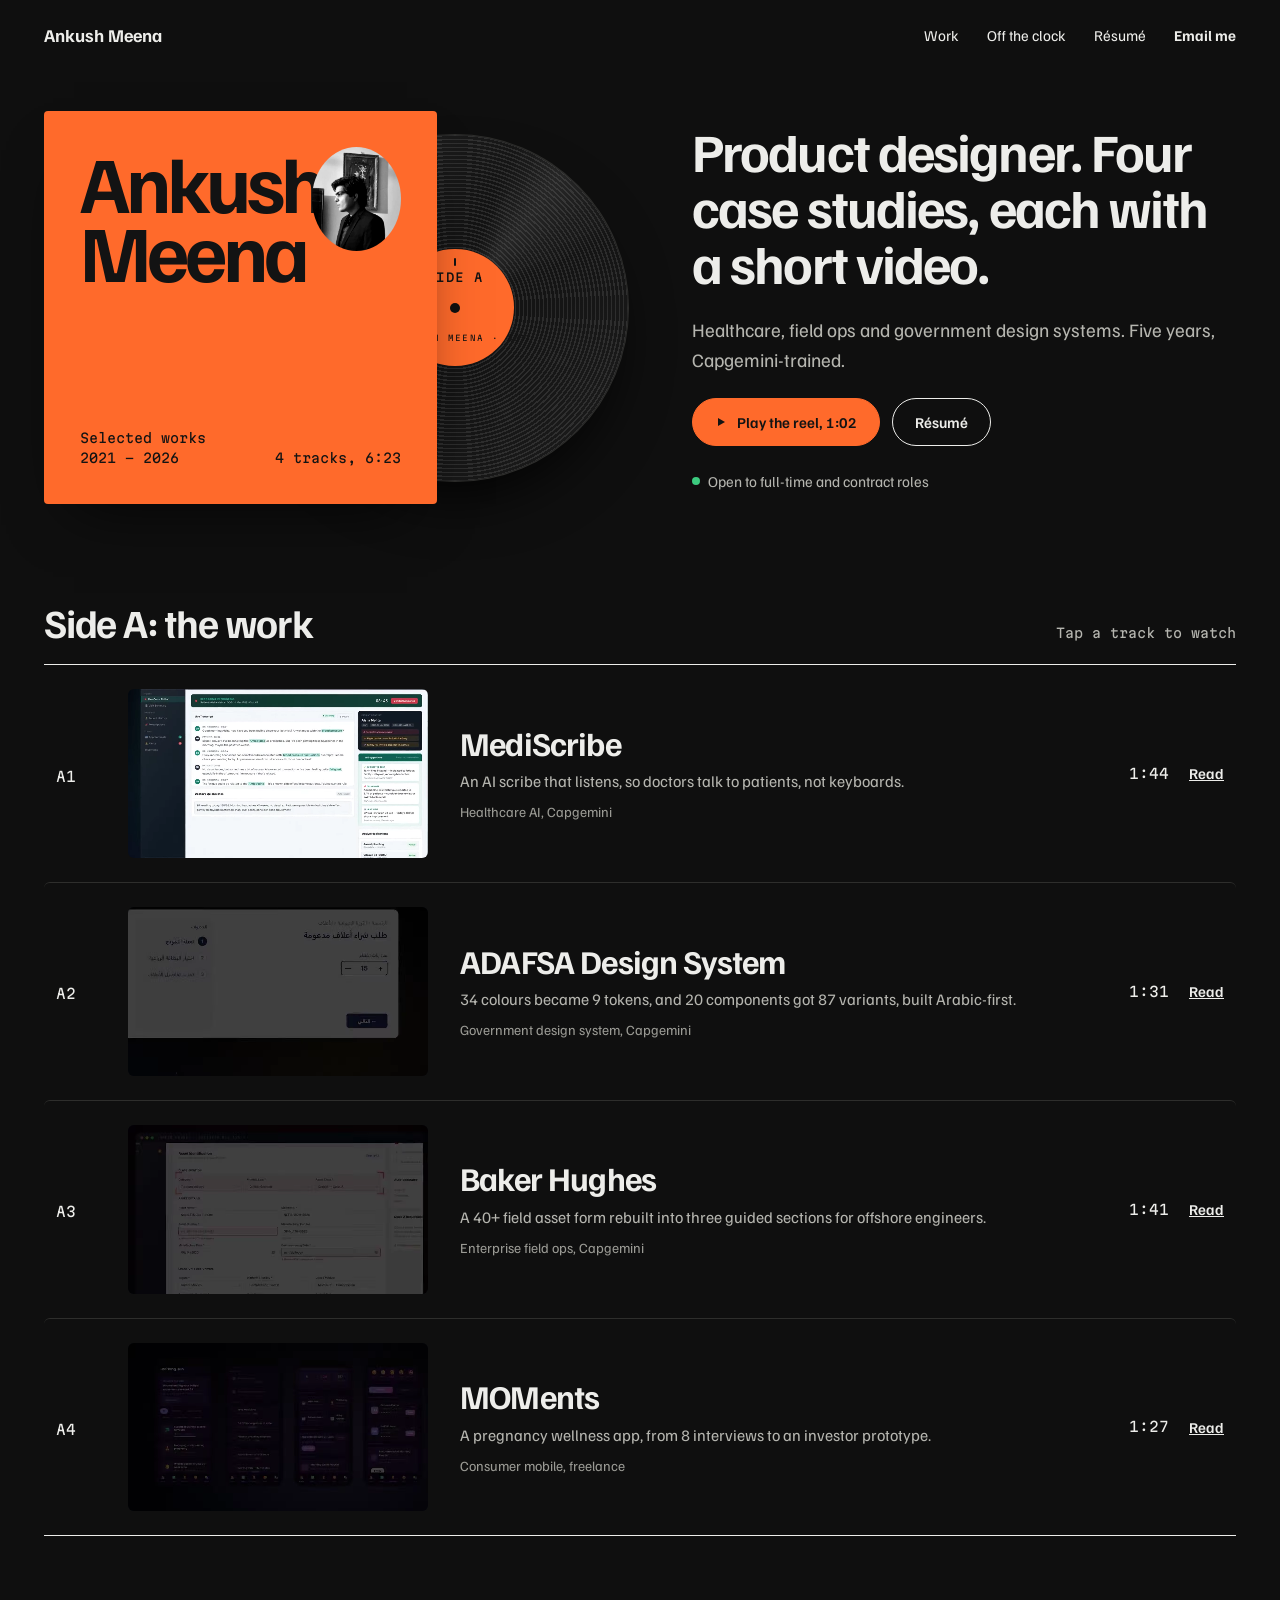
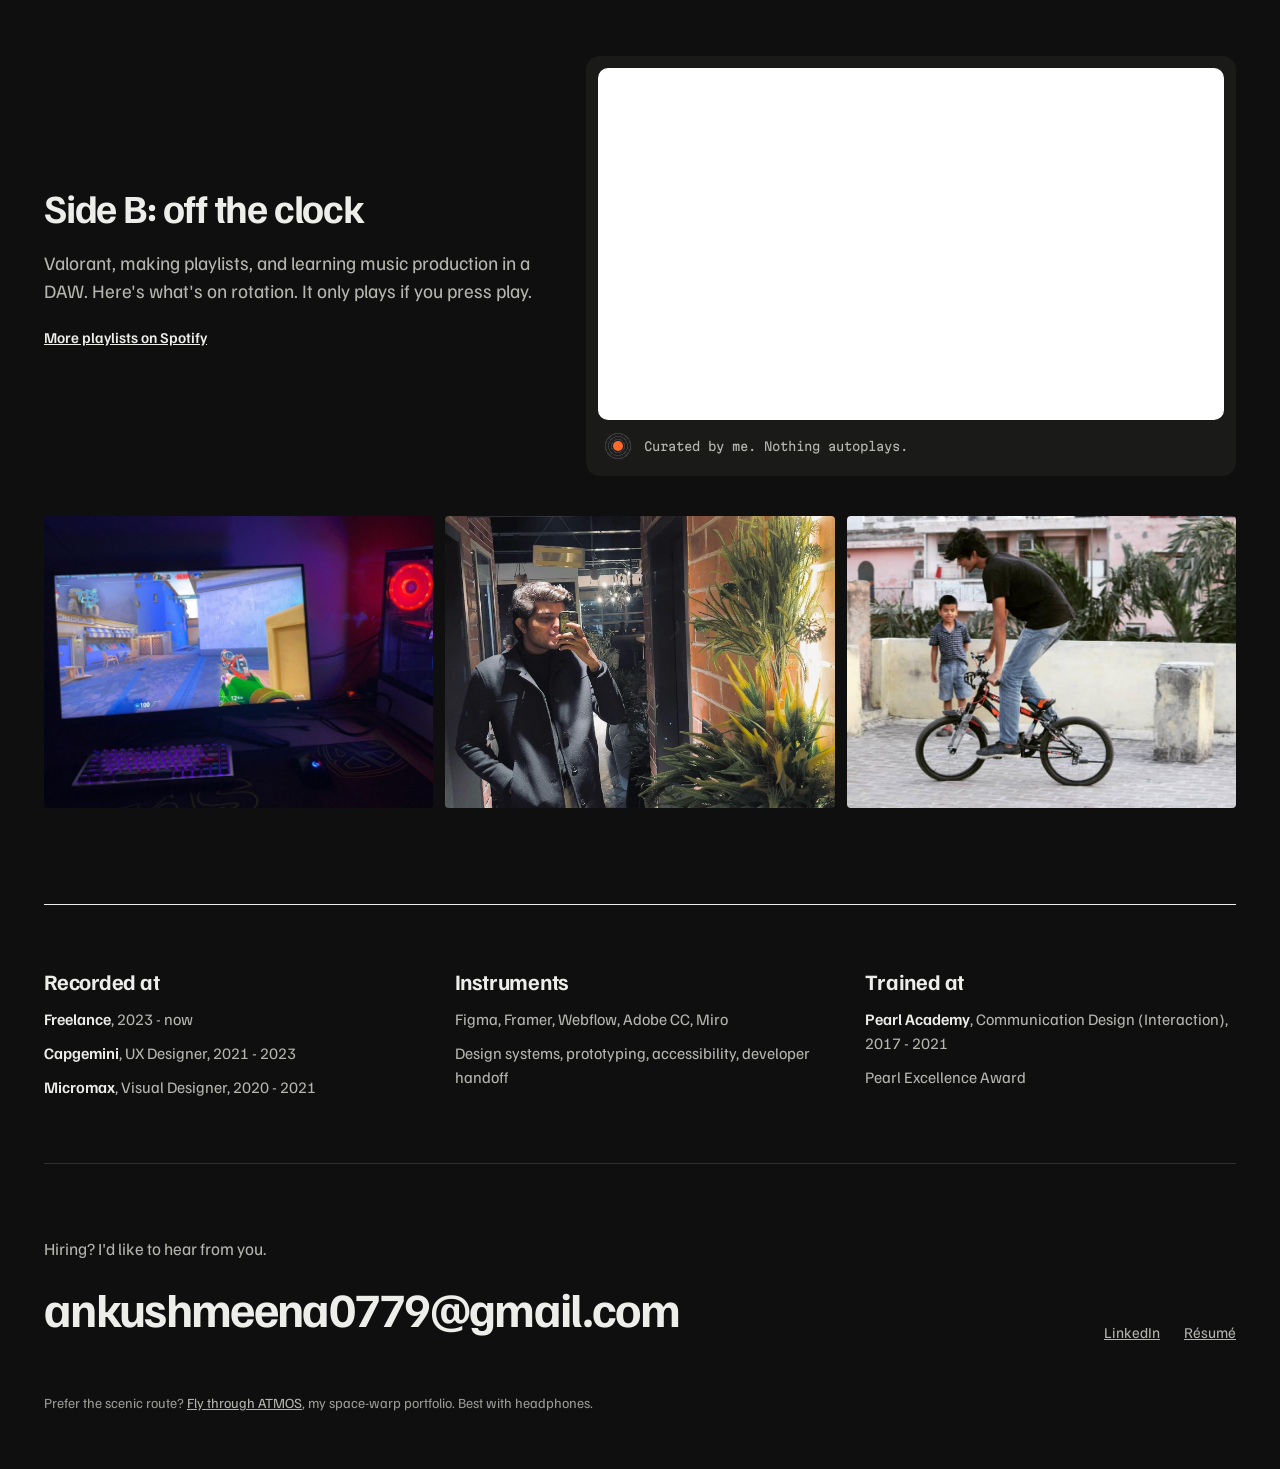
==== index.html @ ce21bb68 "Launch tracklist portfolio Homepage, four case studies with walkthrough videos, web résumé and PDF. " ====
<!doctype html>
<html lang="en">
<head>
<meta charset="utf-8">
<meta name="viewport" content="width=device-width, initial-scale=1, viewport-fit=cover">
<title>Ankush Meena, Product Designer</title>
<meta name="description" content="Product designer for healthcare, field ops and government design systems. Four case studies, each with a short video walkthrough.">
<meta name="theme-color" content="#0F0F0F">
<meta property="og:title" content="Ankush Meena, Product Designer">
<meta property="og:description" content="Four case studies, each with a short video. Healthcare, field ops and government design systems.">
<meta property="og:type" content="website">
<meta property="og:image" content="thumbnails/og.jpg">
<meta name="twitter:card" content="summary_large_image">
<link rel="icon" href="favicon.svg" type="image/svg+xml">
<link rel="preconnect" href="https://fonts.googleapis.com">
<link rel="preconnect" href="https://fonts.gstatic.com" crossorigin>
<link href="https://fonts.googleapis.com/css2?family=Familjen+Grotesk:wght@400;500;600;700&family=Martian+Mono:wght@400;500&display=swap" rel="stylesheet">
<style>
:root{
  --bg:#0F0F0F; --ink:#EDEDEA; --muted:#B5B5AF; --muted-2:#9A9A94; --line:#2E2E2C; --line-strong:#EDEDEA;
  --panel:#1A1A19; --hover:#1C1C1B; --accent:#FF6A2B; --on-accent:#131313; --ok:#3CCB7F;
  --ease:cubic-bezier(.16,1,.3,1);
  --sans:'Familjen Grotesk',system-ui,-apple-system,'Segoe UI',sans-serif;
  --mono:'Martian Mono',ui-monospace,'SFMono-Regular',Menlo,monospace;
  color-scheme:dark;
}
*,*::before,*::after{box-sizing:border-box}
html{-webkit-text-size-adjust:100%;scroll-behavior:smooth}
html,body{overflow-x:clip}
body{margin:0;background:var(--bg);color:var(--ink);font-family:var(--sans);font-size:17px;line-height:1.5;-webkit-font-smoothing:antialiased}
img,video{display:block;max-width:100%}
a{color:var(--ink)}
a:hover{color:#fff}
:focus-visible{outline:2px solid var(--accent);outline-offset:3px;border-radius:4px}
.wrap{max-width:1240px;margin:0 auto;padding:0 24px}
.mono{font-family:var(--mono)}
.skip{position:absolute;left:16px;top:-60px;background:var(--accent);color:var(--on-accent);padding:10px 14px;border-radius:999px;font-weight:600;z-index:10;text-decoration:none}
.skip:focus{top:12px}

/* nav */
.nav{display:flex;flex-wrap:wrap;justify-content:space-between;align-items:center;gap:12px 24px;padding:22px 0;font-size:15px}
.nav .brand{font-weight:700;font-size:18px;text-decoration:none}
.nav ul{display:flex;flex-wrap:wrap;gap:8px 28px;list-style:none;margin:0;padding:0}
.nav a{text-decoration:none}
.nav .strong{font-weight:700}

/* buttons */
.btn{display:inline-flex;align-items:center;gap:10px;min-height:48px;padding:0 22px;border-radius:999px;font:600 15px/1 var(--sans);text-decoration:none;cursor:pointer;border:1.5px solid var(--ink);background:transparent;color:var(--ink);transition:transform .2s var(--ease),background-color .2s ease}
.btn:active{transform:translateY(1px) scale(.98)}
.btn-accent{background:var(--accent);border-color:var(--accent);color:var(--on-accent)}
.btn-accent:hover{color:var(--on-accent);background:#FF7D45}
.btn svg{width:12px;height:12px;flex:none}

/* hero */
.hero{display:flex;flex-wrap:wrap;gap:56px 64px;align-items:center;padding:40px 0 72px}
.sleeve-wrap{flex:1 1 440px;max-width:620px;position:relative;padding-right:16%}
.vinyl{position:absolute;top:6%;bottom:6%;right:0;width:auto;aspect-ratio:1/1;border-radius:50%;
  background:conic-gradient(from 20deg,transparent 0deg,rgba(255,255,255,.08) 18deg,transparent 46deg,transparent 175deg,rgba(255,255,255,.045) 200deg,transparent 228deg),repeating-radial-gradient(circle at center,#2B2B2B 0 1.5px,#141414 1.5px 4px);
  box-shadow:0 0 0 1px var(--line),0 30px 60px -20px rgba(0,0,0,.9);display:flex;align-items:center;justify-content:center}
.vinyl::after{content:"";position:absolute;inset:0;border-radius:50%;background:linear-gradient(135deg,rgba(255,255,255,.07),transparent 40%,transparent 60%,rgba(255,255,255,.04))}
.vinyl .label{width:34%;aspect-ratio:1/1;border-radius:50%;background:var(--accent);display:flex;align-items:center;justify-content:center}
.vinyl .label{position:relative;color:var(--on-accent);font-family:var(--mono);text-transform:uppercase;letter-spacing:.08em}
.vinyl .label .hole{width:10px;height:10px;border-radius:50%;background:var(--bg)}
.vinyl .label .lab-t,.vinyl .label .lab-b{position:absolute;left:0;right:0;text-align:center;white-space:nowrap}
.vinyl .label .lab-t{top:16%;font-size:clamp(8px,1vw,12px);font-weight:500}
.vinyl .label .lab-b{bottom:18%;font-size:clamp(6px,.62vw,8px)}
.vinyl .label::before{content:"";position:absolute;top:8%;left:50%;width:2px;height:7%;margin-left:-1px;background:var(--on-accent);border-radius:2px}
.sleeve{position:relative;aspect-ratio:1/1;background:var(--accent);color:var(--on-accent);border-radius:4px;padding:clamp(20px,4vw,36px);display:flex;flex-direction:column;justify-content:space-between;box-shadow:0 30px 60px -30px rgba(0,0,0,.8)}
.sleeve-top{display:flex;justify-content:space-between;align-items:flex-start;gap:16px}
.sleeve-name{min-width:0;font-size:clamp(46px,6.6vw,80px);line-height:.86;letter-spacing:-.05em;font-weight:700}
.sleeve img{flex:none;width:clamp(60px,7vw,96px);aspect-ratio:1/1;border-radius:50%;object-fit:cover;filter:grayscale(1) contrast(1.1)}
.sleeve-foot{display:flex;justify-content:space-between;align-items:flex-end;gap:16px;font-family:var(--mono);font-size:13px;line-height:1.5}
.hero-copy{flex:1 1 400px;min-width:0;display:flex;flex-direction:column;gap:24px}
.hero h1{margin:0;font-size:clamp(36px,4.4vw,54px);line-height:1.04;letter-spacing:-.035em;font-weight:700}
.hero p{margin:0;font-size:19px;line-height:1.55;color:var(--muted);max-width:30em}
.actions{display:flex;flex-wrap:wrap;gap:12px}
.status{display:inline-flex;align-items:center;gap:8px;font-size:15px;color:var(--muted)}
.status::before{content:"";width:8px;height:8px;border-radius:50%;background:var(--ok)}

/* section heads */
.sec-head{display:flex;flex-wrap:wrap;justify-content:space-between;align-items:baseline;gap:8px 16px;margin-bottom:20px}
h2{margin:0;font-size:clamp(30px,3.2vw,40px);letter-spacing:-.03em;font-weight:700;line-height:1.1}
.hint{font-family:var(--mono);font-size:13px;color:var(--muted)}

/* tracks */
#work{padding:24px 0 96px}
.tracks{list-style:none;margin:0;padding:0;border-top:1.5px solid var(--line-strong);border-bottom:1.5px solid var(--line-strong)}
.track{display:grid;grid-template-columns:40px minmax(220px,300px) minmax(0,1fr) auto;align-items:center;gap:20px 32px;padding:24px 12px;border-radius:6px;transition:background-color .25s ease,transform .25s var(--ease)}
.track+.track{border-top:1px solid var(--line)}
.track:hover{background:var(--hover);transform:translateY(-2px)}
.num{font-family:var(--mono);font-size:14px;position:relative;height:16px}
.eq{position:absolute;left:0;top:1px;display:inline-flex;align-items:flex-end;gap:2px;height:14px;opacity:0;transition:opacity .2s}
.eq i{display:block;width:3px;height:14px;background:var(--accent);transform-origin:bottom;transform:scaleY(.3)}
.track:hover .eq,.track:focus-within .eq{opacity:1}
.track:hover .eq i,.track:focus-within .eq i{animation:eq .8s ease-in-out infinite}
.eq i:nth-child(2){animation-delay:.2s!important}.eq i:nth-child(3){animation-delay:.4s!important}
.track:hover .code,.track:focus-within .code{opacity:0}
.thumb-btn{position:relative;display:block;width:100%;aspect-ratio:16/9;border:0;padding:0;border-radius:6px;overflow:hidden;background:#0A0C14;cursor:pointer}
.thumb-btn video,.thumb-btn img{width:100%;height:100%;object-fit:cover;transition:scale .6s var(--ease),filter .6s ease}
.track:hover .thumb-btn video{scale:1.06;filter:saturate(1.15)}
.thumb-btn .play{position:absolute;left:12px;bottom:12px;width:40px;height:40px;border-radius:50%;background:var(--accent);color:var(--on-accent);display:flex;align-items:center;justify-content:center;opacity:0;transform:translateY(6px);transition:opacity .25s,transform .25s var(--ease)}
.thumb-btn .play svg{width:14px;height:14px}
.track:hover .play,.thumb-btn:focus-visible .play{opacity:1;transform:none}
.meta{display:flex;flex-direction:column;gap:8px;min-width:0}
.meta h3{margin:0;font-size:clamp(26px,2.6vw,34px);letter-spacing:-.025em;font-weight:700;line-height:1.1}
.meta h3 a{text-decoration:none}
.meta p{margin:0;font-size:16px;color:var(--muted);line-height:1.5}
.meta .client{font-size:14px;color:var(--muted-2)}
.side{display:flex;align-items:center;gap:20px;white-space:nowrap}
.side .len{font-family:var(--mono);font-size:14px}
.side a{font-size:15px;font-weight:600}

/* side b */
#off{padding:24px 0 96px;display:flex;flex-direction:column;gap:40px}
.offrow{display:flex;flex-wrap:wrap;gap:40px;align-items:center}
.offcopy{flex:1 1 340px;min-width:0;display:flex;flex-direction:column;gap:20px}
.offcopy p{margin:0;font-size:19px;color:var(--muted)}
.player{flex:1.3 1 440px;min-width:0;background:var(--panel);border-radius:14px;padding:12px}
.player iframe{display:block;width:100%;height:352px;border:0;border-radius:10px;background:#111}
.player-note{display:flex;align-items:center;gap:12px;padding:12px 6px 4px;font-family:var(--mono);font-size:12px;color:var(--muted)}
.mini{width:28px;height:28px;flex:none;border-radius:50%;background:repeating-radial-gradient(circle at center,#3A3A3A 0 1px,#1D1D1D 1px 3px);display:flex;align-items:center;justify-content:center}
.mini::after{content:"";width:10px;height:10px;border-radius:50%;background:var(--accent)}
.photos{display:grid;grid-template-columns:repeat(3,minmax(0,1fr));gap:12px}
.photos img{width:100%;aspect-ratio:4/3;object-fit:cover;border-radius:4px}

/* credits */
.credits{padding:64px 0;border-top:1.5px solid var(--line-strong);display:grid;grid-template-columns:repeat(auto-fit,minmax(min(100%,260px),1fr));gap:40px}
.credits h2{font-size:22px;letter-spacing:-.01em;margin-bottom:14px}
.credits ul{list-style:none;margin:0;padding:0;display:flex;flex-direction:column;gap:10px;font-size:16px;color:var(--muted)}
.credits strong{color:var(--ink);font-weight:600}

/* footer */
footer{padding:72px 0 56px;border-top:1px solid var(--line);display:flex;flex-wrap:wrap;justify-content:space-between;align-items:flex-end;gap:24px}
.f-lead{font-size:17px;color:var(--muted);margin:0 0 10px}
.f-mail{font-size:clamp(28px,4vw,48px);letter-spacing:-.035em;font-weight:700;text-decoration:none;word-break:break-word}
.f-links{display:flex;flex-wrap:wrap;gap:12px 24px;font-size:15px}
.f-links a{color:var(--muted)}
.f-small{width:100%;margin:24px 0 0;font-size:14px;color:var(--muted-2)}
.f-small a{color:var(--muted)}


/* email toast */
.mail-pop{position:fixed;left:50%;bottom:24px;translate:-50% 16px;opacity:0;pointer-events:none;z-index:50;display:flex;flex-wrap:wrap;align-items:center;gap:10px 14px;max-width:calc(100vw - 32px);padding:14px 16px 14px 18px;border-radius:14px;background:#1A1A19;border:1px solid var(--line);box-shadow:0 20px 50px -20px rgba(0,0,0,.9);transition:opacity .25s ease,translate .3s var(--ease)}
.mail-pop.show{opacity:1;translate:-50% 0;pointer-events:auto}
.mail-pop .mp-msg{font-size:15px}
.mail-pop .mp-msg b{color:var(--accent);font-weight:600}
.mail-pop a,.mail-pop button{font:600 14px/1 var(--sans);color:var(--ink);background:transparent;border:1px solid var(--line);border-radius:999px;padding:10px 14px;cursor:pointer;text-decoration:none}
.mail-pop a:hover,.mail-pop button:hover{border-color:var(--ink);color:#fff}
.mail-pop .mp-gmail{background:var(--accent);border-color:var(--accent);color:var(--on-accent)}
.mail-pop .mp-gmail:hover{color:var(--on-accent);background:#FF7D45}

/* video dialog */
dialog{width:min(1100px,calc(100vw - 32px));max-height:calc(100dvh - 32px);padding:0;border:0;border-radius:14px;background:#0B0B0B;color:var(--ink);overflow:hidden}
dialog::backdrop{background:rgba(0,0,0,.82)}
.dlg-bar{display:flex;justify-content:space-between;align-items:center;gap:16px;padding:14px 16px 14px 20px;border-bottom:1px solid var(--line)}
.dlg-title{font-weight:700;font-size:18px}
.dlg-title .mono{font-weight:400;font-size:13px;color:var(--muted);margin-left:10px}
.dlg-actions{display:flex;align-items:center;gap:10px}
.dlg-actions a{font-size:15px;font-weight:600}
.close{width:44px;height:44px;border-radius:50%;border:1px solid var(--line);background:transparent;color:var(--ink);cursor:pointer;display:flex;align-items:center;justify-content:center}
.close svg{width:16px;height:16px}
dialog video{width:100%;aspect-ratio:16/9;background:#000}

/* motion */
@keyframes slideOut{from{translate:-45% 0;opacity:0}to{translate:0 0;opacity:1}}
@keyframes spin{to{rotate:360deg}}
@keyframes eq{0%,100%{transform:scaleY(.3)}50%{transform:scaleY(1)}}
.vinyl{animation:slideOut .9s var(--ease) .2s both,spin 9s linear infinite}
body:has(.track:hover) .vinyl{animation:slideOut .9s var(--ease) .2s both,spin 2.4s linear infinite}
.mini{animation:spin 4s linear infinite}
.js .reveal{opacity:0;translate:0 24px;transition:opacity .8s var(--ease),translate .8s var(--ease)}
.js .reveal.in{opacity:1;translate:0 0}
@media (prefers-reduced-motion:reduce){
  html{scroll-behavior:auto}
  .vinyl,body:has(.track:hover) .vinyl{animation:spin 20s linear infinite}
  .mini,.track:hover .eq i{animation:none}
  .track:hover,.btn:active{transform:none}
  .js .reveal{opacity:1;translate:none;transition:none}
}

/* small screens */
@media (max-width:860px){
  .track{grid-template-columns:32px minmax(0,1fr);padding:22px 4px}
  .track .thumb-btn{grid-column:1 / -1;order:-1}
  .track .num{order:0}
  .side{grid-column:2}
  .thumb-btn .play{opacity:1;transform:none}
}
@media (max-width:640px){
  .wrap{padding:0 16px}
  .hero{padding:24px 0 56px;gap:40px}
  .sleeve-wrap{flex-basis:100%}
  .photos{grid-template-columns:1fr 1fr}
  .photos img:last-child{display:none}
  .player iframe{height:380px}
  .dlg-title .mono{display:none}
}
</style>
</head>
<body>
<a class="skip" href="#work">Skip to the work</a>
<div class="wrap">

<nav class="nav" aria-label="Main">
  <a class="brand" href="index.html">Ankush Meena</a>
  <ul>
    <li><a href="#work">Work</a></li>
    <li><a href="#off">Off the clock</a></li>
    <li><a href="cases/resume.html">Résumé</a></li>
    <li><a class="strong" href="mailto:ankushmeena0779@gmail.com">Email me</a></li>
  </ul>
</nav>

<header class="hero">
  <div class="sleeve-wrap" aria-hidden="true">
    <div class="vinyl"><div class="label"><span class="lab-t">Side A</span><span class="hole"></span><span class="lab-b">Ankush Meena &middot; 33&#8531;</span></div></div>
    <div class="sleeve">
      <div class="sleeve-top">
        <span class="sleeve-name">Ankush<br>Meena</span>
        <img src="images/me-1.jpg" alt="" width="104" height="104">
      </div>
      <div class="sleeve-foot"><span>Selected works<br>2021 - 2026</span><span>4 tracks, 6:23</span></div>
    </div>
  </div>
  <div class="hero-copy">
    <h1>Product designer. Four case studies, each with a short video.</h1>
    <p>Healthcare, field ops and government design systems. Five years, Capgemini-trained.</p>
    <div class="actions">
      <button class="btn btn-accent" type="button" data-video="videos/gallery.mp4" data-title="Showreel" data-len="1:02">
        <svg viewBox="0 0 24 24" aria-hidden="true"><path d="M6 4v16l14-8z" fill="currentColor"/></svg>Play the reel, 1:02
      </button>
      <a class="btn" href="cases/resume.html">Résumé</a>
    </div>
    <span class="status">Open to full-time and contract roles</span>
  </div>
</header>

<main>
<section id="work" aria-labelledby="work-h">
  <div class="sec-head">
    <h2 id="work-h">Side A: the work</h2>
    <span class="hint">Tap a track to watch</span>
  </div>
  <ol class="tracks">
    <li class="track reveal">
      <span class="num"><span class="code">A1</span><span class="eq" aria-hidden="true"><i></i><i></i><i></i></span></span>
      <button class="thumb-btn" type="button" data-video="videos/mediscribe.mp4" data-title="MediScribe" data-len="1:44" data-case="cases/mediscribe.html#casestudy" aria-label="Watch the MediScribe walkthrough, 1 minute 44 seconds">
        <video class="thumb" autoplay muted loop playsinline preload="auto" poster="thumbnails/mediscribe-poster.jpg"><source src="thumbnails/mediscribe-thumb.webm" type="video/webm"><source src="thumbnails/mediscribe-thumb.mp4" type="video/mp4"></video>
        <span class="play"><svg viewBox="0 0 24 24" aria-hidden="true"><path d="M7 4v16l14-8z" fill="currentColor"/></svg></span>
      </button>
      <div class="meta">
        <h3><a href="cases/mediscribe.html#casestudy">MediScribe</a></h3>
        <p>An AI scribe that listens, so doctors talk to patients, not keyboards.</p>
        <span class="client">Healthcare AI, Capgemini</span>
      </div>
      <div class="side"><span class="len">1:44</span><a href="cases/mediscribe.html#casestudy">Read<span class="visually-hidden"> the MediScribe case study</span></a></div>
    </li>
    <li class="track reveal">
      <span class="num"><span class="code">A2</span><span class="eq" aria-hidden="true"><i></i><i></i><i></i></span></span>
      <button class="thumb-btn" type="button" data-video="videos/adafsa.mp4" data-title="ADAFSA Design System" data-len="1:31" data-case="cases/adafsa.html" aria-label="Watch the ADAFSA Design System walkthrough, 1 minute 31 seconds">
        <video class="thumb" autoplay muted loop playsinline preload="auto" poster="thumbnails/adafsa-poster.jpg"><source src="thumbnails/adafsa-thumb.webm" type="video/webm"><source src="thumbnails/adafsa-thumb.mp4" type="video/mp4"></video>
        <span class="play"><svg viewBox="0 0 24 24" aria-hidden="true"><path d="M7 4v16l14-8z" fill="currentColor"/></svg></span>
      </button>
      <div class="meta">
        <h3><a href="cases/adafsa.html">ADAFSA Design System</a></h3>
        <p>34 colours became 9 tokens, and 20 components got 87 variants, built Arabic-first.</p>
        <span class="client">Government design system, Capgemini</span>
      </div>
      <div class="side"><span class="len">1:31</span><a href="cases/adafsa.html">Read<span class="visually-hidden"> the ADAFSA case study</span></a></div>
    </li>
    <li class="track reveal">
      <span class="num"><span class="code">A3</span><span class="eq" aria-hidden="true"><i></i><i></i><i></i></span></span>
      <button class="thumb-btn" type="button" data-video="videos/bakerhughes.mp4" data-title="Baker Hughes" data-len="1:41" data-case="cases/bakerhughes.html#casestudy" aria-label="Watch the Baker Hughes walkthrough, 1 minute 41 seconds">
        <video class="thumb" autoplay muted loop playsinline preload="auto" poster="thumbnails/bakerhughes-poster.jpg"><source src="thumbnails/bakerhughes-thumb.webm" type="video/webm"><source src="thumbnails/bakerhughes-thumb.mp4" type="video/mp4"></video>
        <span class="play"><svg viewBox="0 0 24 24" aria-hidden="true"><path d="M7 4v16l14-8z" fill="currentColor"/></svg></span>
      </button>
      <div class="meta">
        <h3><a href="cases/bakerhughes.html#casestudy">Baker Hughes</a></h3>
        <p>A 40+ field asset form rebuilt into three guided sections for offshore engineers.</p>
        <span class="client">Enterprise field ops, Capgemini</span>
      </div>
      <div class="side"><span class="len">1:41</span><a href="cases/bakerhughes.html#casestudy">Read<span class="visually-hidden"> the Baker Hughes case study</span></a></div>
    </li>
    <li class="track reveal">
      <span class="num"><span class="code">A4</span><span class="eq" aria-hidden="true"><i></i><i></i><i></i></span></span>
      <button class="thumb-btn" type="button" data-video="videos/moments.mp4" data-title="MOMents" data-len="1:27" data-case="cases/moments.html" aria-label="Watch the MOMents walkthrough, 1 minute 27 seconds">
        <video class="thumb" autoplay muted loop playsinline preload="auto" poster="thumbnails/moments-poster.jpg"><source src="thumbnails/moments-thumb.webm" type="video/webm"><source src="thumbnails/moments-thumb.mp4" type="video/mp4"></video>
        <span class="play"><svg viewBox="0 0 24 24" aria-hidden="true"><path d="M7 4v16l14-8z" fill="currentColor"/></svg></span>
      </button>
      <div class="meta">
        <h3><a href="cases/moments.html">MOMents</a></h3>
        <p>A pregnancy wellness app, from 8 interviews to an investor prototype.</p>
        <span class="client">Consumer mobile, freelance</span>
      </div>
      <div class="side"><span class="len">1:27</span><a href="cases/moments.html">Read<span class="visually-hidden"> the MOMents case study</span></a></div>
    </li>
  </ol>
</section>

<section id="off" aria-labelledby="off-h">
  <div class="offrow">
    <div class="offcopy">
      <h2 id="off-h">Side B: off the clock</h2>
      <p>Valorant, making playlists, and learning music production in a DAW. Here's what's on rotation. It only plays if you press play.</p>
      <a href="https://open.spotify.com/user/lg2u2r9mgzihiq2gs4ujpi2vn" rel="noopener" target="_blank" style="align-self:flex-start;font-weight:600;font-size:15px">More playlists on Spotify</a>
    </div>
    <div class="player">
      <iframe title="Ankush's playlist on Spotify" src="https://open.spotify.com/embed/playlist/3EETuNTVDPS7eN9zw4vGtd?utm_source=generator&amp;theme=0" allow="clipboard-write; encrypted-media; fullscreen; picture-in-picture" loading="lazy"></iframe>
      <div class="player-note"><span class="mini" aria-hidden="true"></span>Curated by me. Nothing autoplays.</div>
    </div>
  </div>
  <div class="photos">
    <img class="reveal" src="images/me-2.jpg" alt="My gaming desk setup" loading="lazy">
    <img class="reveal" src="images/me-4.jpg" alt="Me at night in a black coat" loading="lazy">
    <img class="reveal" src="images/me-3.jpg" alt="Me riding a BMX bike" loading="lazy">
  </div>
</section>

<section class="credits" aria-label="Background">
  <div>
    <h2>Recorded at</h2>
    <ul>
      <li><strong>Freelance</strong>, 2023 - now</li>
      <li><strong>Capgemini</strong>, UX Designer, 2021 - 2023</li>
      <li><strong>Micromax</strong>, Visual Designer, 2020 - 2021</li>
    </ul>
  </div>
  <div>
    <h2>Instruments</h2>
    <ul>
      <li>Figma, Framer, Webflow, Adobe CC, Miro</li>
      <li>Design systems, prototyping, accessibility, developer handoff</li>
    </ul>
  </div>
  <div>
    <h2>Trained at</h2>
    <ul>
      <li><strong>Pearl Academy</strong>, Communication Design (Interaction), 2017 - 2021</li>
      <li>Pearl Excellence Award</li>
    </ul>
  </div>
</section>
</main>

<footer>
  <div>
    <p class="f-lead">Hiring? I'd like to hear from you.</p>
    <a class="f-mail" href="mailto:ankushmeena0779@gmail.com">ankushmeena0779@gmail.com</a>
  </div>
  <div class="f-links">
    <a href="https://linkedin.com/in/ankushmeena" rel="noopener" target="_blank">LinkedIn</a>
    <a href="cases/resume.html">Résumé</a>
  </div>
  <p class="f-small">Prefer the scenic route? <a href="https://atmos-portfolio-mqnw.vercel.app/" rel="noopener" target="_blank">Fly through ATMOS</a>, my space-warp portfolio. Best with headphones.</p>
</footer>

</div>

<div class="mail-pop" id="mail-pop" role="status" aria-live="polite">
  <span class="mp-msg"><b>Copied</b> ankushmeena0779@gmail.com</span>
  <a class="mp-gmail" href="https://mail.google.com/mail/?view=cm&amp;fs=1&amp;to=ankushmeena0779@gmail.com" target="_blank" rel="noopener">Open in Gmail</a>
  <a href="mailto:ankushmeena0779@gmail.com">Mail app</a>
  <button type="button" id="mail-close" aria-label="Dismiss">Close</button>
</div>

<dialog id="player" aria-labelledby="dlg-title">
  <div class="dlg-bar">
    <div class="dlg-title" id="dlg-title"><span id="dlg-name">Video</span><span class="mono" id="dlg-len"></span></div>
    <div class="dlg-actions">
      <a id="dlg-case" href="#">Read the case study</a>
      <button class="close" type="button" id="dlg-close" aria-label="Close video"><svg viewBox="0 0 24 24" aria-hidden="true"><path d="M5 5l14 14M19 5L5 19" stroke="currentColor" stroke-width="2" stroke-linecap="round"/></svg></button>
    </div>
  </div>
  <video id="dlg-video" controls playsinline preload="none"></video>
</dialog>

<style>.visually-hidden{position:absolute!important;width:1px;height:1px;overflow:hidden;clip:rect(0 0 0 0);white-space:nowrap}</style>
<script>
(function(){
  document.documentElement.classList.add('js');
  var reduce = window.matchMedia('(prefers-reduced-motion: reduce)').matches;

  // Reveal on scroll
  var reveals = document.querySelectorAll('.reveal');
  if ('IntersectionObserver' in window && !reduce) {
    var ro = new IntersectionObserver(function(entries){
      entries.forEach(function(e){ if (e.isIntersecting) { e.target.classList.add('in'); ro.unobserve(e.target); } });
    }, {rootMargin:'0px 0px -8% 0px'});
    reveals.forEach(function(el){ ro.observe(el); });
  } else { reveals.forEach(function(el){ el.classList.add('in'); }); }

  // Thumbnail loops: play only while visible, never with reduced motion
  var thumbs = document.querySelectorAll('video.thumb');
  thumbs.forEach(function(v){ v.muted = true; var p = v.play(); if (p && p.catch) p.catch(function(){}); });
  if ('IntersectionObserver' in window) {
    var vo = new IntersectionObserver(function(entries){
      entries.forEach(function(e){
        var v = e.target;
        if (e.isIntersecting) { var p = v.play(); if (p && p.catch) p.catch(function(){}); }
        else { v.pause(); }
      });
    }, {threshold:0.25});
    thumbs.forEach(function(v){ vo.observe(v); });
  }


  // Email links: copy the address and offer Gmail / mail app, since mailto alone often does nothing
  var ADDR = 'ankushmeena0779@gmail.com';
  var pop = document.getElementById('mail-pop'), popTimer;
  function copyText(t){
    if (navigator.clipboard && window.isSecureContext) return navigator.clipboard.writeText(t);
    var ta = document.createElement('textarea'); ta.value = t; ta.setAttribute('readonly',''); ta.style.position='fixed'; ta.style.opacity='0';
    document.body.appendChild(ta); ta.select(); try { document.execCommand('copy'); } catch(e){} document.body.removeChild(ta);
    return Promise.resolve();
  }
  function showPop(){ pop.classList.add('show'); clearTimeout(popTimer); popTimer = setTimeout(function(){ pop.classList.remove('show'); }, 9000); }
  document.querySelectorAll('a[href^="mailto:"]').forEach(function(a){
    if (pop.contains(a)) return;
    a.addEventListener('click', function(e){ e.preventDefault(); copyText(ADDR).then(showPop, showPop); });
  });
  document.getElementById('mail-close').addEventListener('click', function(){ pop.classList.remove('show'); });

  // Video dialog
  var dlg = document.getElementById('player');
  var vid = document.getElementById('dlg-video');
  var nameEl = document.getElementById('dlg-name');
  var lenEl = document.getElementById('dlg-len');
  var caseEl = document.getElementById('dlg-case');
  var lastFocus = null;

  function openVideo(btn){
    lastFocus = btn;
    nameEl.textContent = btn.getAttribute('data-title');
    lenEl.textContent = btn.getAttribute('data-len') || '';
    var c = btn.getAttribute('data-case');
    if (c) { caseEl.href = c; caseEl.hidden = false; } else { caseEl.hidden = true; }
    vid.src = btn.getAttribute('data-video');
    if (typeof dlg.showModal === 'function') { dlg.showModal(); } else { window.location.href = vid.src; return; }
    var p = vid.play(); if (p && p.catch) p.catch(function(){});
  }
  function closeVideo(){
    vid.pause(); vid.removeAttribute('src'); vid.load();
    if (dlg.open) dlg.close();
  }
  document.querySelectorAll('[data-video]').forEach(function(b){
    b.addEventListener('click', function(){ openVideo(b); });
  });
  document.getElementById('dlg-close').addEventListener('click', closeVideo);
  dlg.addEventListener('click', function(e){ if (e.target === dlg) closeVideo(); });
  dlg.addEventListener('close', function(){ vid.pause(); vid.removeAttribute('src'); vid.load(); if (lastFocus) lastFocus.focus(); });
})();
</script>
</body>
</html>
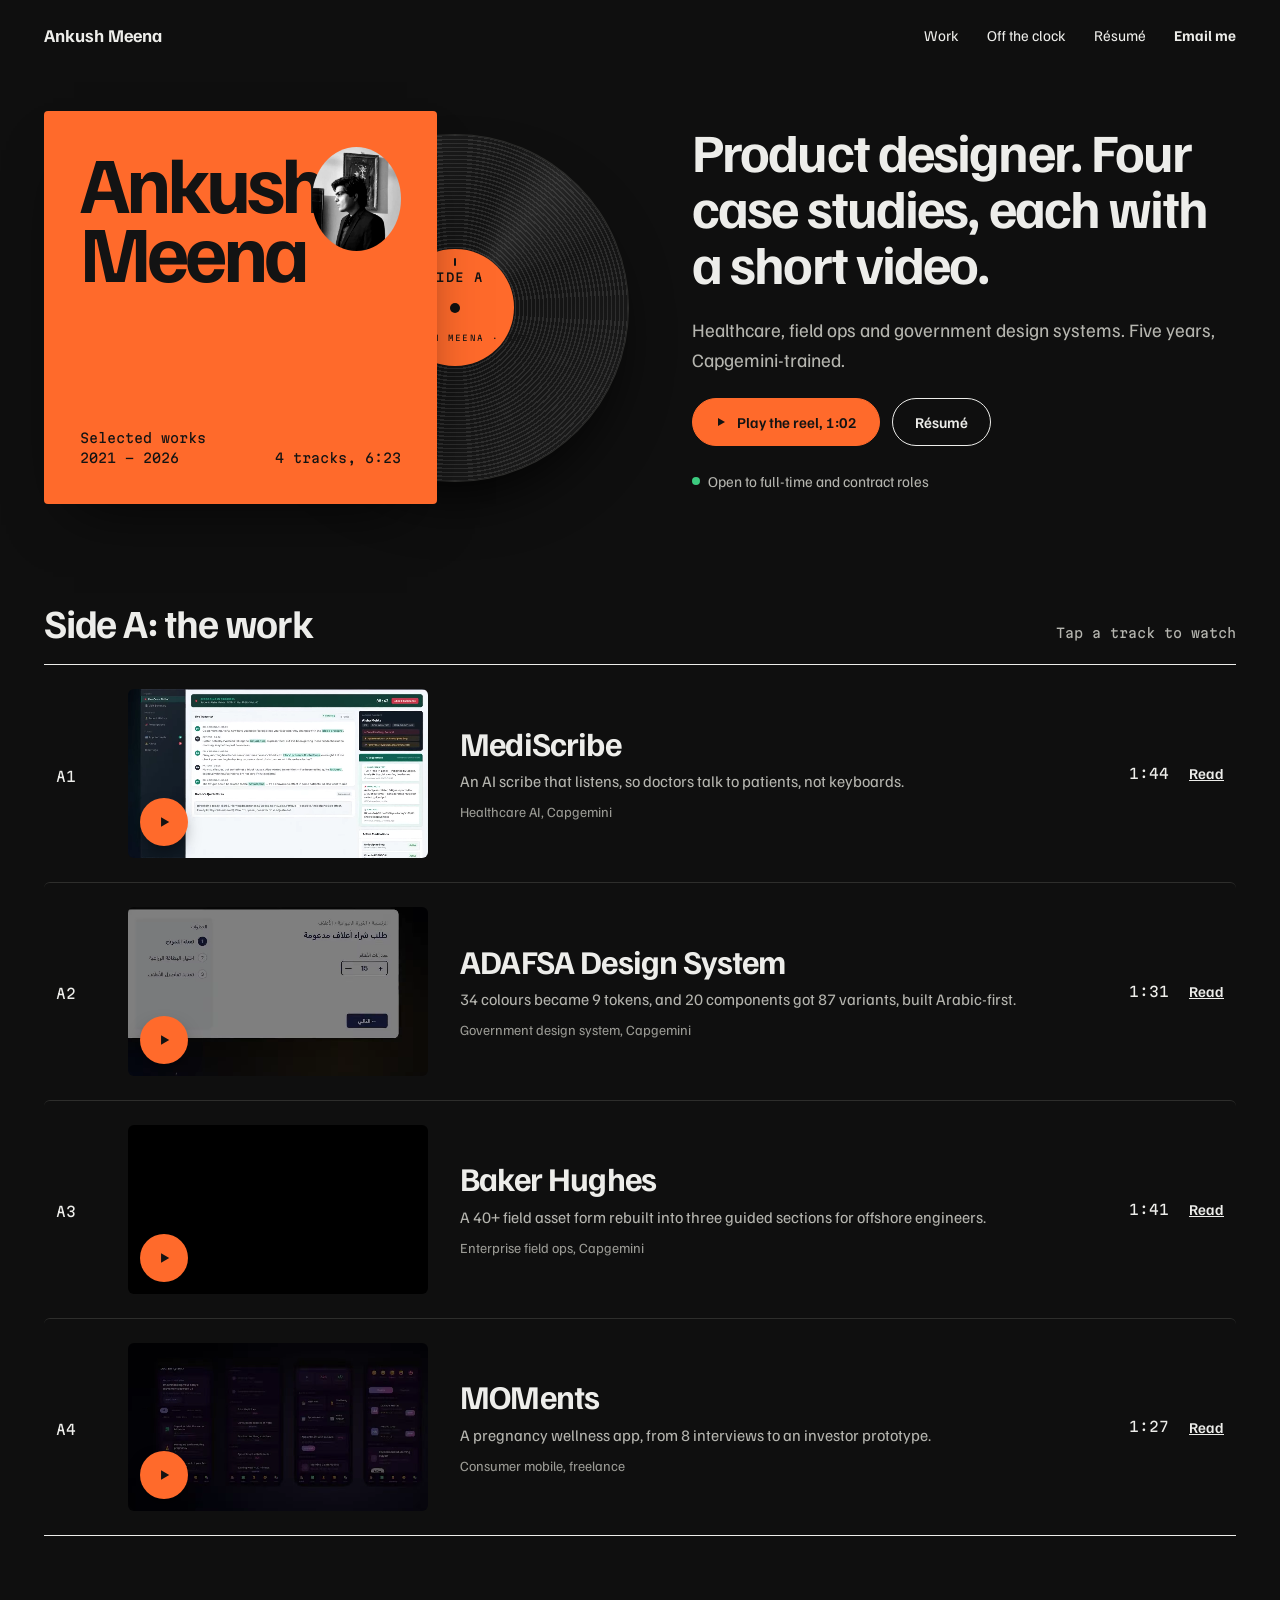
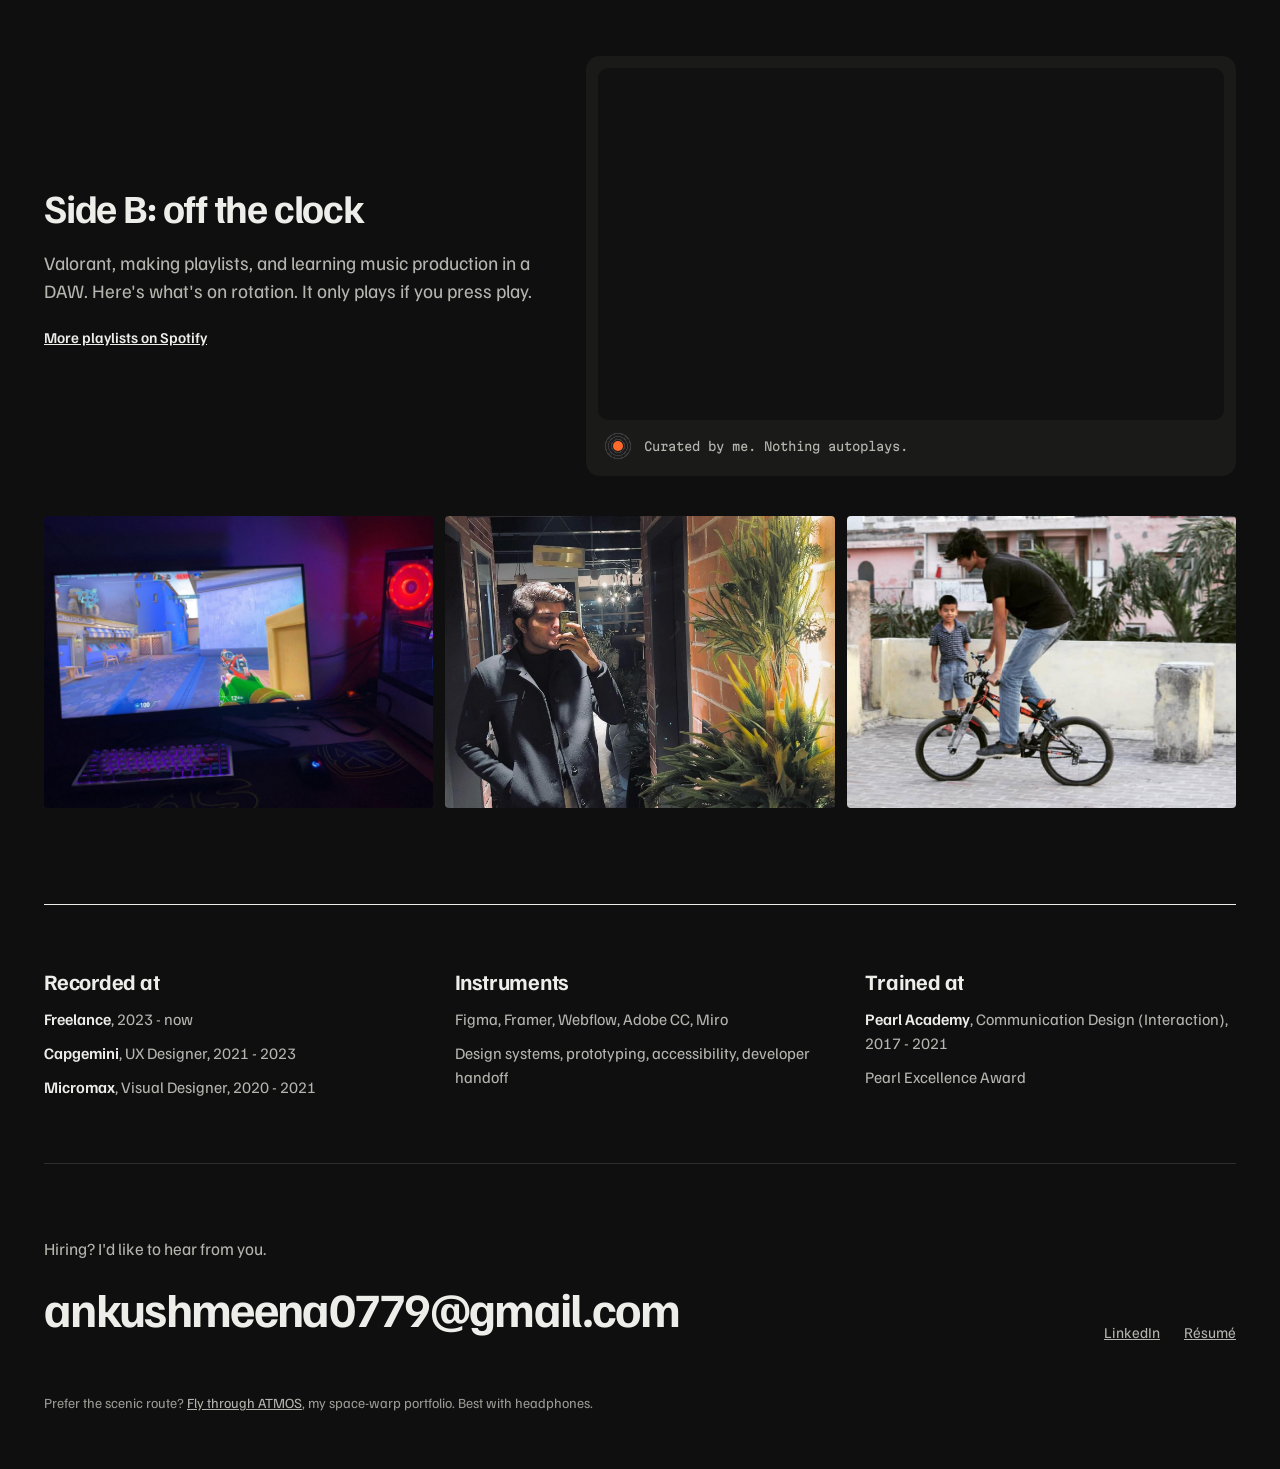
==== commit 5be2a9ab: "Tracks: only the orange play button opens the video; the rest of the row opens the case study Co-Aut" ====
--- a/index.html
+++ b/index.html
@@ -85,7 +85,7 @@
 /* tracks */
 #work{padding:24px 0 96px}
 .tracks{list-style:none;margin:0;padding:0;border-top:1.5px solid var(--line-strong);border-bottom:1.5px solid var(--line-strong)}
-.track{display:grid;grid-template-columns:40px minmax(220px,300px) minmax(0,1fr) auto;align-items:center;gap:20px 32px;padding:24px 12px;border-radius:6px;transition:background-color .25s ease,transform .25s var(--ease)}
+.track{position:relative;cursor:pointer;display:grid;grid-template-columns:40px minmax(220px,300px) minmax(0,1fr) auto;align-items:center;gap:20px 32px;padding:24px 12px;border-radius:6px;transition:background-color .25s ease,transform .25s var(--ease)}
 .track+.track{border-top:1px solid var(--line)}
 .track:hover{background:var(--hover);transform:translateY(-2px)}
 .num{font-family:var(--mono);font-size:14px;position:relative;height:16px}
@@ -95,12 +95,18 @@
 .track:hover .eq i,.track:focus-within .eq i{animation:eq .8s ease-in-out infinite}
 .eq i:nth-child(2){animation-delay:.2s!important}.eq i:nth-child(3){animation-delay:.4s!important}
 .track:hover .code,.track:focus-within .code{opacity:0}
-.thumb-btn{position:relative;display:block;width:100%;aspect-ratio:16/9;border:0;padding:0;border-radius:6px;overflow:hidden;background:#0A0C14;cursor:pointer}
+.thumb-btn{position:relative;display:block;width:100%;aspect-ratio:16/9;border-radius:6px;overflow:hidden;background:#0A0C14}
+.meta h3 a::after{content:"";position:absolute;inset:0;z-index:1;border-radius:6px}
+.meta h3 a:focus-visible{outline:none}
+.track:has(h3 a:focus-visible){outline:2px solid var(--accent);outline-offset:2px}
+.side a{position:relative;z-index:2}
 .thumb-btn video,.thumb-btn img{width:100%;height:100%;object-fit:cover;transition:scale .6s var(--ease),filter .6s ease}
 .track:hover .thumb-btn video{scale:1.06;filter:saturate(1.15)}
-.thumb-btn .play{position:absolute;left:12px;bottom:12px;width:40px;height:40px;border-radius:50%;background:var(--accent);color:var(--on-accent);display:flex;align-items:center;justify-content:center;opacity:0;transform:translateY(6px);transition:opacity .25s,transform .25s var(--ease)}
+.thumb-btn .play{position:absolute;z-index:2;left:12px;bottom:12px;width:48px;height:48px;border:0;padding:0;border-radius:50%;background:var(--accent);color:var(--on-accent);display:flex;align-items:center;justify-content:center;cursor:pointer;box-shadow:0 8px 20px -8px rgba(0,0,0,.8);transition:transform .25s var(--ease),box-shadow .25s ease}
+.thumb-btn .play:hover{transform:scale(1.1);box-shadow:0 10px 26px -8px rgba(255,106,43,.6)}
+.thumb-btn .play:active{transform:scale(.96)}
+.thumb-btn .play:focus-visible{outline:2px solid var(--ink);outline-offset:3px}
 .thumb-btn .play svg{width:14px;height:14px}
-.track:hover .play,.thumb-btn:focus-visible .play{opacity:1;transform:none}
 .meta{display:flex;flex-direction:column;gap:8px;min-width:0}
 .meta h3{margin:0;font-size:clamp(26px,2.6vw,34px);letter-spacing:-.025em;font-weight:700;line-height:1.1}
 .meta h3 a{text-decoration:none}
@@ -184,7 +190,6 @@
   .track .thumb-btn{grid-column:1 / -1;order:-1}
   .track .num{order:0}
   .side{grid-column:2}
-  .thumb-btn .play{opacity:1;transform:none}
 }
 @media (max-width:640px){
   .wrap{padding:0 16px}
@@ -244,10 +249,10 @@
   <ol class="tracks">
     <li class="track reveal">
       <span class="num"><span class="code">A1</span><span class="eq" aria-hidden="true"><i></i><i></i><i></i></span></span>
-      <button class="thumb-btn" type="button" data-video="videos/mediscribe.mp4" data-title="MediScribe" data-len="1:44" data-case="cases/mediscribe.html#casestudy" aria-label="Watch the MediScribe walkthrough, 1 minute 44 seconds">
+      <div class="thumb-btn">
         <video class="thumb" autoplay muted loop playsinline preload="auto" poster="thumbnails/mediscribe-poster.jpg"><source src="thumbnails/mediscribe-thumb.webm" type="video/webm"><source src="thumbnails/mediscribe-thumb.mp4" type="video/mp4"></video>
-        <span class="play"><svg viewBox="0 0 24 24" aria-hidden="true"><path d="M7 4v16l14-8z" fill="currentColor"/></svg></span>
-      </button>
+        <button class="play" type="button" data-video="videos/mediscribe.mp4" data-case="cases/mediscribe.html#casestudy" data-title="MediScribe" data-len="1:44" aria-label="Watch the MediScribe walkthrough, 1 minute 44 seconds"><svg viewBox="0 0 24 24" aria-hidden="true"><path d="M7 4v16l14-8z" fill="currentColor"/></svg></button>
+      </div>
       <div class="meta">
         <h3><a href="cases/mediscribe.html#casestudy">MediScribe</a></h3>
         <p>An AI scribe that listens, so doctors talk to patients, not keyboards.</p>
@@ -257,10 +262,10 @@
     </li>
     <li class="track reveal">
       <span class="num"><span class="code">A2</span><span class="eq" aria-hidden="true"><i></i><i></i><i></i></span></span>
-      <button class="thumb-btn" type="button" data-video="videos/adafsa.mp4" data-title="ADAFSA Design System" data-len="1:31" data-case="cases/adafsa.html" aria-label="Watch the ADAFSA Design System walkthrough, 1 minute 31 seconds">
+      <div class="thumb-btn">
         <video class="thumb" autoplay muted loop playsinline preload="auto" poster="thumbnails/adafsa-poster.jpg"><source src="thumbnails/adafsa-thumb.webm" type="video/webm"><source src="thumbnails/adafsa-thumb.mp4" type="video/mp4"></video>
-        <span class="play"><svg viewBox="0 0 24 24" aria-hidden="true"><path d="M7 4v16l14-8z" fill="currentColor"/></svg></span>
-      </button>
+        <button class="play" type="button" data-video="videos/adafsa.mp4" data-case="cases/adafsa.html" data-title="ADAFSA Design System" data-len="1:31" aria-label="Watch the ADAFSA Design System walkthrough, 1 minute 31 seconds"><svg viewBox="0 0 24 24" aria-hidden="true"><path d="M7 4v16l14-8z" fill="currentColor"/></svg></button>
+      </div>
       <div class="meta">
         <h3><a href="cases/adafsa.html">ADAFSA Design System</a></h3>
         <p>34 colours became 9 tokens, and 20 components got 87 variants, built Arabic-first.</p>
@@ -270,10 +275,10 @@
     </li>
     <li class="track reveal">
       <span class="num"><span class="code">A3</span><span class="eq" aria-hidden="true"><i></i><i></i><i></i></span></span>
-      <button class="thumb-btn" type="button" data-video="videos/bakerhughes.mp4" data-title="Baker Hughes" data-len="1:41" data-case="cases/bakerhughes.html#casestudy" aria-label="Watch the Baker Hughes walkthrough, 1 minute 41 seconds">
+      <div class="thumb-btn">
         <video class="thumb" autoplay muted loop playsinline preload="auto" poster="thumbnails/bakerhughes-poster.jpg"><source src="thumbnails/bakerhughes-thumb.webm" type="video/webm"><source src="thumbnails/bakerhughes-thumb.mp4" type="video/mp4"></video>
-        <span class="play"><svg viewBox="0 0 24 24" aria-hidden="true"><path d="M7 4v16l14-8z" fill="currentColor"/></svg></span>
-      </button>
+        <button class="play" type="button" data-video="videos/bakerhughes.mp4" data-case="cases/bakerhughes.html#casestudy" data-title="Baker Hughes" data-len="1:41" aria-label="Watch the Baker Hughes walkthrough, 1 minute 41 seconds"><svg viewBox="0 0 24 24" aria-hidden="true"><path d="M7 4v16l14-8z" fill="currentColor"/></svg></button>
+      </div>
       <div class="meta">
         <h3><a href="cases/bakerhughes.html#casestudy">Baker Hughes</a></h3>
         <p>A 40+ field asset form rebuilt into three guided sections for offshore engineers.</p>
@@ -283,10 +288,10 @@
     </li>
     <li class="track reveal">
       <span class="num"><span class="code">A4</span><span class="eq" aria-hidden="true"><i></i><i></i><i></i></span></span>
-      <button class="thumb-btn" type="button" data-video="videos/moments.mp4" data-title="MOMents" data-len="1:27" data-case="cases/moments.html" aria-label="Watch the MOMents walkthrough, 1 minute 27 seconds">
+      <div class="thumb-btn">
         <video class="thumb" autoplay muted loop playsinline preload="auto" poster="thumbnails/moments-poster.jpg"><source src="thumbnails/moments-thumb.webm" type="video/webm"><source src="thumbnails/moments-thumb.mp4" type="video/mp4"></video>
-        <span class="play"><svg viewBox="0 0 24 24" aria-hidden="true"><path d="M7 4v16l14-8z" fill="currentColor"/></svg></span>
-      </button>
+        <button class="play" type="button" data-video="videos/moments.mp4" data-case="cases/moments.html" data-title="MOMents" data-len="1:27" aria-label="Watch the MOMents walkthrough, 1 minute 27 seconds"><svg viewBox="0 0 24 24" aria-hidden="true"><path d="M7 4v16l14-8z" fill="currentColor"/></svg></button>
+      </div>
       <div class="meta">
         <h3><a href="cases/moments.html">MOMents</a></h3>
         <p>A pregnancy wellness app, from 8 interviews to an investor prototype.</p>
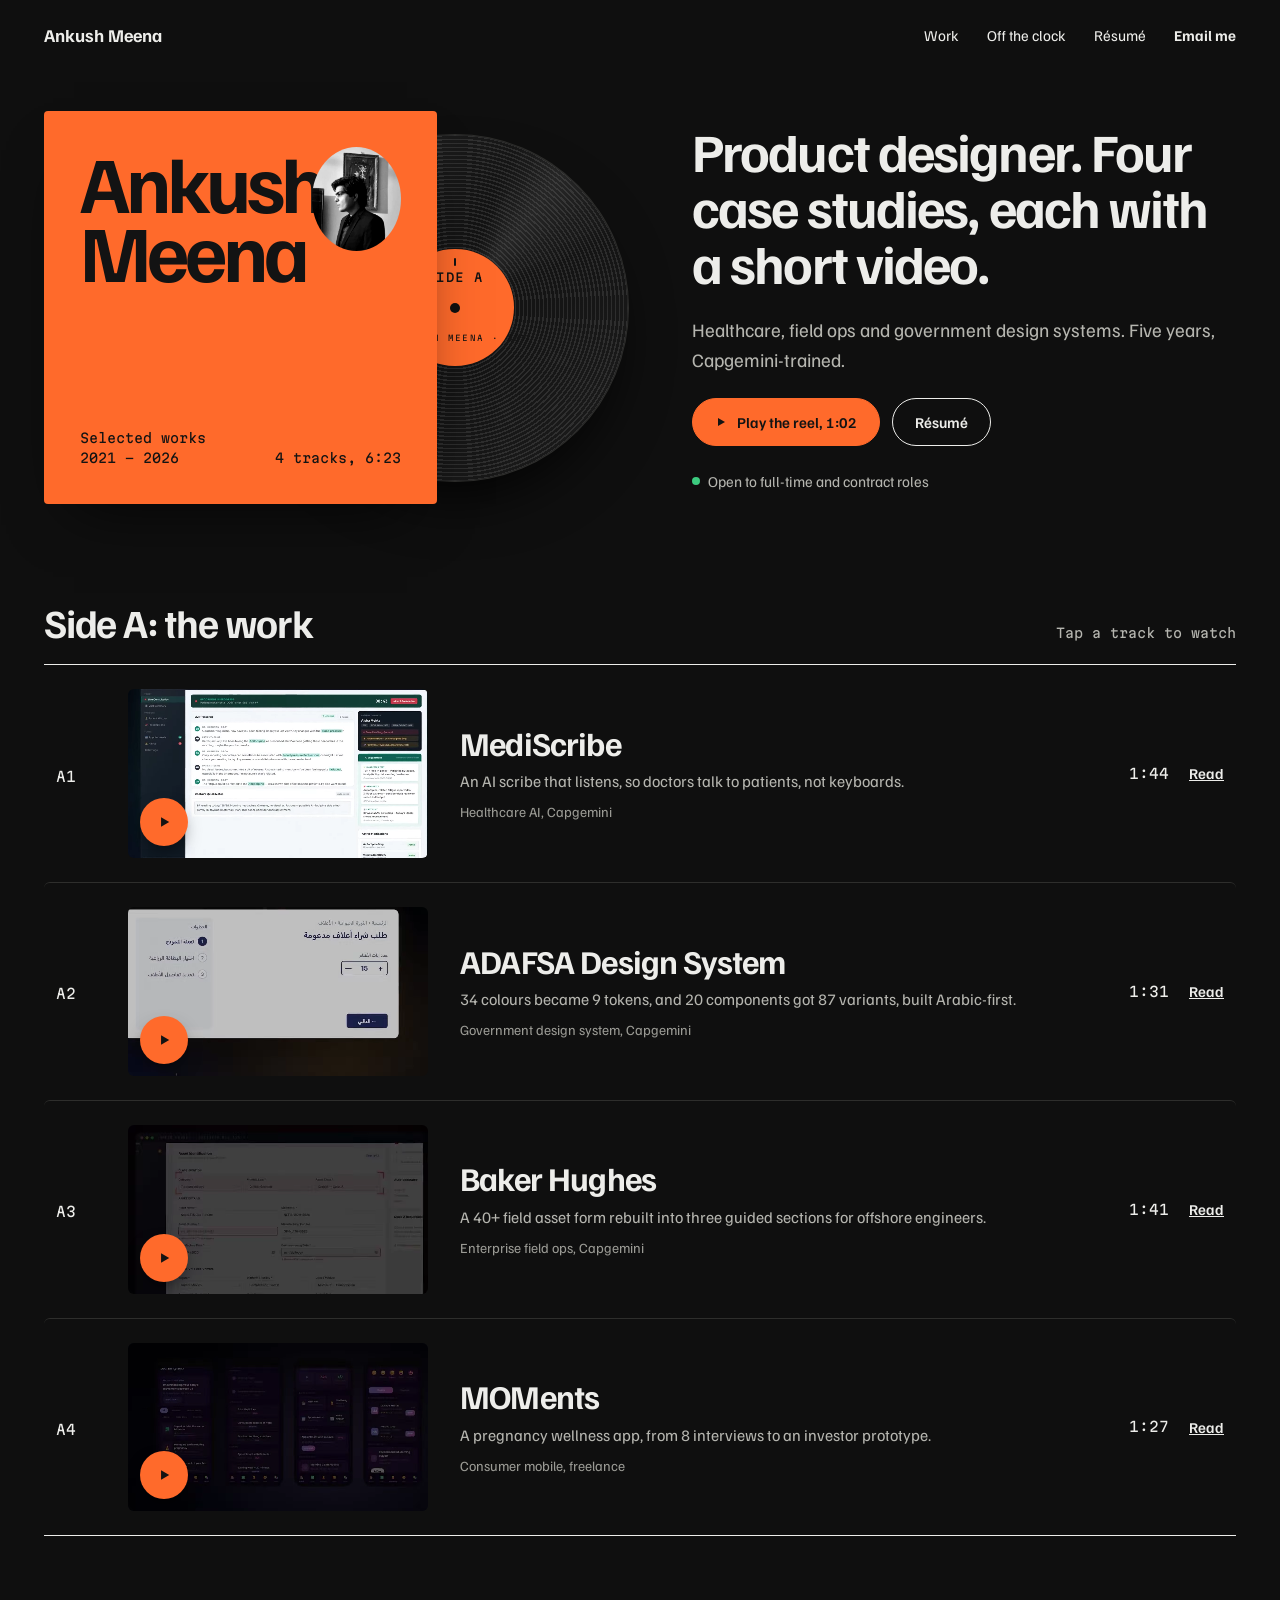
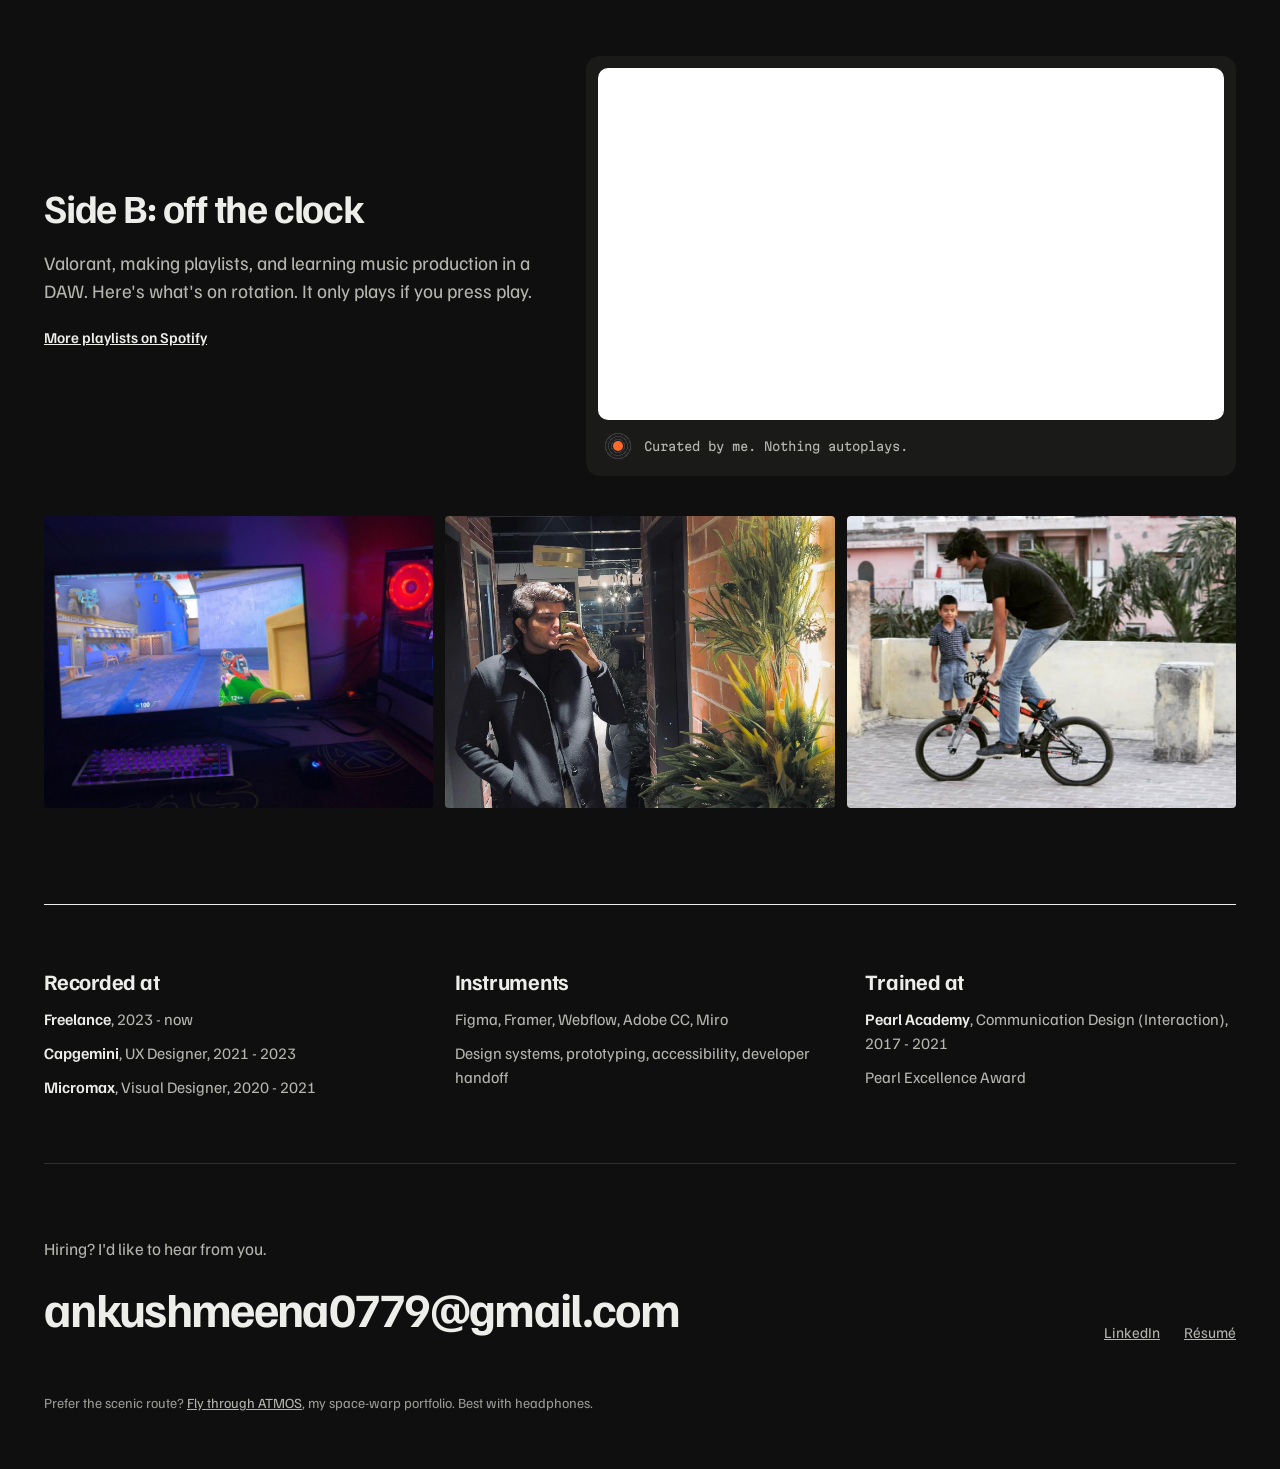
==== commit e5b042f2: "Rebuild MediScribe, ADAFSA and MOMents case studies from the decks Universal site header, deck conte" ====
--- a/index.html
+++ b/index.html
@@ -251,14 +251,14 @@
       <span class="num"><span class="code">A1</span><span class="eq" aria-hidden="true"><i></i><i></i><i></i></span></span>
       <div class="thumb-btn">
         <video class="thumb" autoplay muted loop playsinline preload="auto" poster="thumbnails/mediscribe-poster.jpg"><source src="thumbnails/mediscribe-thumb.webm" type="video/webm"><source src="thumbnails/mediscribe-thumb.mp4" type="video/mp4"></video>
-        <button class="play" type="button" data-video="videos/mediscribe.mp4" data-case="cases/mediscribe.html#casestudy" data-title="MediScribe" data-len="1:44" aria-label="Watch the MediScribe walkthrough, 1 minute 44 seconds"><svg viewBox="0 0 24 24" aria-hidden="true"><path d="M7 4v16l14-8z" fill="currentColor"/></svg></button>
+        <button class="play" type="button" data-video="videos/mediscribe.mp4" data-case="cases/mediscribe.html" data-title="MediScribe" data-len="1:44" aria-label="Watch the MediScribe walkthrough, 1 minute 44 seconds"><svg viewBox="0 0 24 24" aria-hidden="true"><path d="M7 4v16l14-8z" fill="currentColor"/></svg></button>
       </div>
       <div class="meta">
-        <h3><a href="cases/mediscribe.html#casestudy">MediScribe</a></h3>
+        <h3><a href="cases/mediscribe.html">MediScribe</a></h3>
         <p>An AI scribe that listens, so doctors talk to patients, not keyboards.</p>
         <span class="client">Healthcare AI, Capgemini</span>
       </div>
-      <div class="side"><span class="len">1:44</span><a href="cases/mediscribe.html#casestudy">Read<span class="visually-hidden"> the MediScribe case study</span></a></div>
+      <div class="side"><span class="len">1:44</span><a href="cases/mediscribe.html">Read<span class="visually-hidden"> the MediScribe case study</span></a></div>
     </li>
     <li class="track reveal">
       <span class="num"><span class="code">A2</span><span class="eq" aria-hidden="true"><i></i><i></i><i></i></span></span>
@@ -277,14 +277,14 @@
       <span class="num"><span class="code">A3</span><span class="eq" aria-hidden="true"><i></i><i></i><i></i></span></span>
       <div class="thumb-btn">
         <video class="thumb" autoplay muted loop playsinline preload="auto" poster="thumbnails/bakerhughes-poster.jpg"><source src="thumbnails/bakerhughes-thumb.webm" type="video/webm"><source src="thumbnails/bakerhughes-thumb.mp4" type="video/mp4"></video>
-        <button class="play" type="button" data-video="videos/bakerhughes.mp4" data-case="cases/bakerhughes.html#casestudy" data-title="Baker Hughes" data-len="1:41" aria-label="Watch the Baker Hughes walkthrough, 1 minute 41 seconds"><svg viewBox="0 0 24 24" aria-hidden="true"><path d="M7 4v16l14-8z" fill="currentColor"/></svg></button>
+        <button class="play" type="button" data-video="videos/bakerhughes.mp4" data-case="cases/bakerhughes.html" data-title="Baker Hughes" data-len="1:41" aria-label="Watch the Baker Hughes walkthrough, 1 minute 41 seconds"><svg viewBox="0 0 24 24" aria-hidden="true"><path d="M7 4v16l14-8z" fill="currentColor"/></svg></button>
       </div>
       <div class="meta">
-        <h3><a href="cases/bakerhughes.html#casestudy">Baker Hughes</a></h3>
+        <h3><a href="cases/bakerhughes.html">Baker Hughes</a></h3>
         <p>A 40+ field asset form rebuilt into three guided sections for offshore engineers.</p>
         <span class="client">Enterprise field ops, Capgemini</span>
       </div>
-      <div class="side"><span class="len">1:41</span><a href="cases/bakerhughes.html#casestudy">Read<span class="visually-hidden"> the Baker Hughes case study</span></a></div>
+      <div class="side"><span class="len">1:41</span><a href="cases/bakerhughes.html">Read<span class="visually-hidden"> the Baker Hughes case study</span></a></div>
     </li>
     <li class="track reveal">
       <span class="num"><span class="code">A4</span><span class="eq" aria-hidden="true"><i></i><i></i><i></i></span></span>
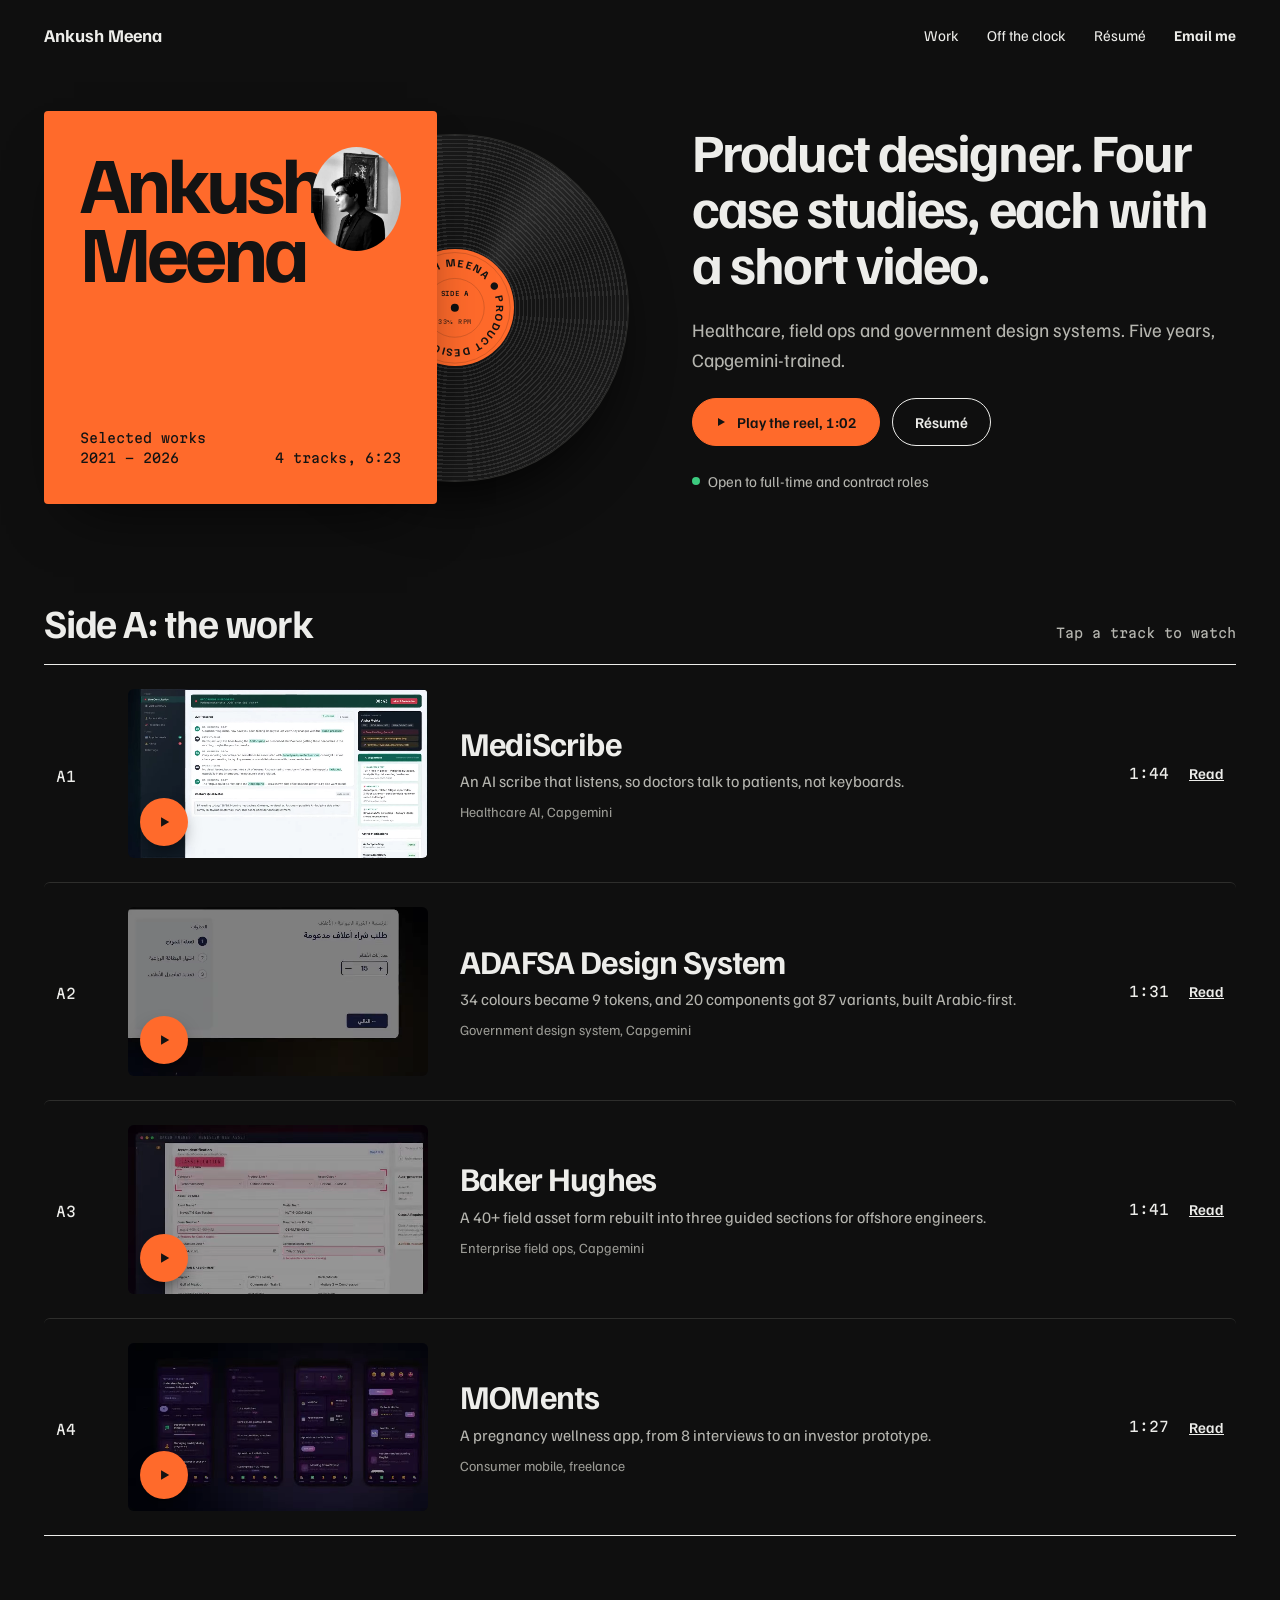
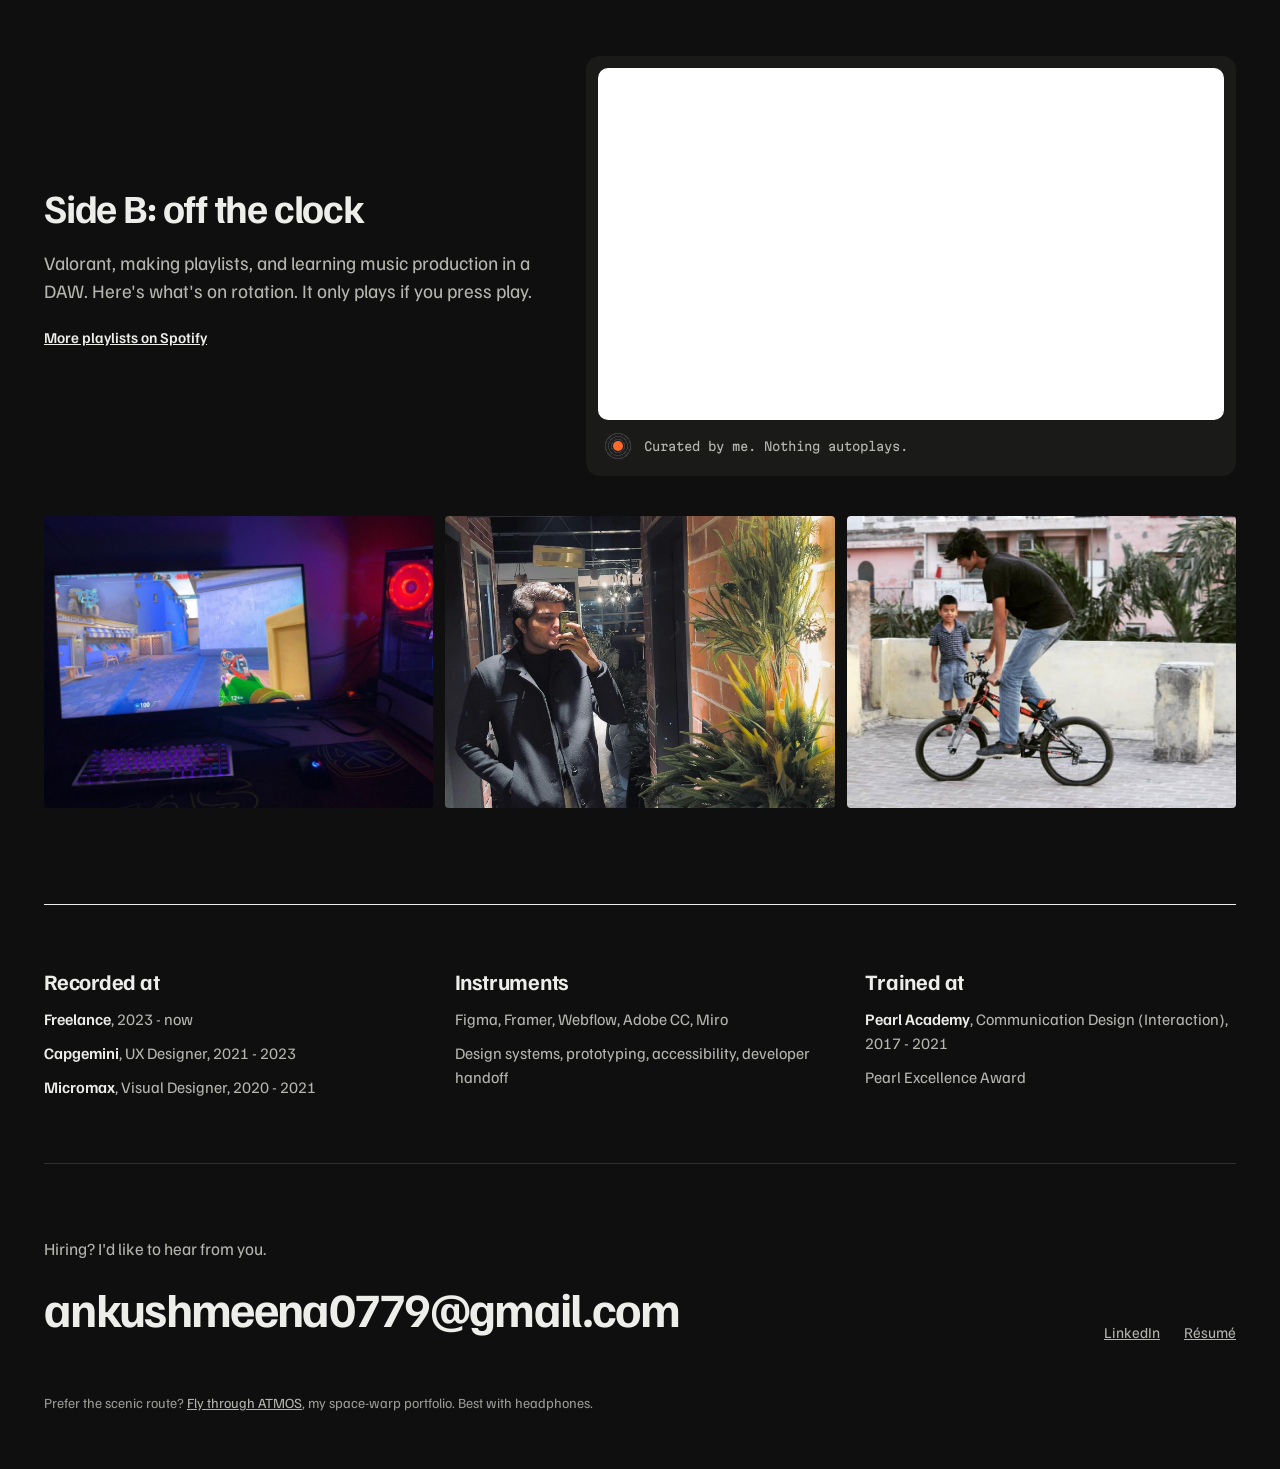
==== commit 6a40ee65: "Vinyl label ring text, in-page Expand instead of new windows, phone view for MediScribe patient app," ====
--- a/index.html
+++ b/index.html
@@ -59,12 +59,11 @@
   box-shadow:0 0 0 1px var(--line),0 30px 60px -20px rgba(0,0,0,.9);display:flex;align-items:center;justify-content:center}
 .vinyl::after{content:"";position:absolute;inset:0;border-radius:50%;background:linear-gradient(135deg,rgba(255,255,255,.07),transparent 40%,transparent 60%,rgba(255,255,255,.04))}
 .vinyl .label{width:34%;aspect-ratio:1/1;border-radius:50%;background:var(--accent);display:flex;align-items:center;justify-content:center}
-.vinyl .label{position:relative;color:var(--on-accent);font-family:var(--mono);text-transform:uppercase;letter-spacing:.08em}
-.vinyl .label .hole{width:10px;height:10px;border-radius:50%;background:var(--bg)}
-.vinyl .label .lab-t,.vinyl .label .lab-b{position:absolute;left:0;right:0;text-align:center;white-space:nowrap}
-.vinyl .label .lab-t{top:16%;font-size:clamp(8px,1vw,12px);font-weight:500}
-.vinyl .label .lab-b{bottom:18%;font-size:clamp(6px,.62vw,8px)}
-.vinyl .label::before{content:"";position:absolute;top:8%;left:50%;width:2px;height:7%;margin-left:-1px;background:var(--on-accent);border-radius:2px}
+.vinyl .label{position:relative;color:var(--on-accent)}
+.vinyl .label svg{width:100%;height:100%;display:block;overflow:visible}
+.vinyl .label .ring{font:700 9.4px var(--sans);letter-spacing:0;fill:currentColor}
+.vinyl .label .side{font:500 5.4px var(--mono);letter-spacing:.12em;fill:currentColor}
+.vinyl .label .rpm{font:500 5px var(--mono);letter-spacing:.08em;fill:currentColor;opacity:.7}
 .sleeve{position:relative;aspect-ratio:1/1;background:var(--accent);color:var(--on-accent);border-radius:4px;padding:clamp(20px,4vw,36px);display:flex;flex-direction:column;justify-content:space-between;box-shadow:0 30px 60px -30px rgba(0,0,0,.8)}
 .sleeve-top{display:flex;justify-content:space-between;align-items:flex-start;gap:16px}
 .sleeve-name{min-width:0;font-size:clamp(46px,6.6vw,80px);line-height:.86;letter-spacing:-.05em;font-weight:700}
@@ -218,7 +217,15 @@
 
 <header class="hero">
   <div class="sleeve-wrap" aria-hidden="true">
-    <div class="vinyl"><div class="label"><span class="lab-t">Side A</span><span class="hole"></span><span class="lab-b">Ankush Meena &middot; 33&#8531;</span></div></div>
+    <div class="vinyl"><div class="label"><svg viewBox="0 0 100 100" aria-hidden="true">
+      <defs><path id="lab-ring" d="M50,50 m-35,0 a35,35 0 1,1 70,0 a35,35 0 1,1 -70,0"/></defs>
+      <circle cx="50" cy="50" r="47" fill="none" stroke="currentColor" stroke-opacity=".22" stroke-width=".6"/>
+      <circle cx="50" cy="50" r="25" fill="none" stroke="currentColor" stroke-opacity=".22" stroke-width=".6"/>
+      <text class="ring"><textPath href="#lab-ring" textLength="216" lengthAdjust="spacing">ANKUSH MEENA &#9679; PRODUCT DESIGNER &#9679;</textPath></text>
+      <text class="side" x="50" y="40" text-anchor="middle">SIDE A</text>
+      <circle cx="50" cy="50" r="3.4" fill="#0F0F0F"/>
+      <text class="rpm" x="50" y="64" text-anchor="middle">33&#8531; RPM</text>
+    </svg></div></div>
     <div class="sleeve">
       <div class="sleeve-top">
         <span class="sleeve-name">Ankush<br>Meena</span>
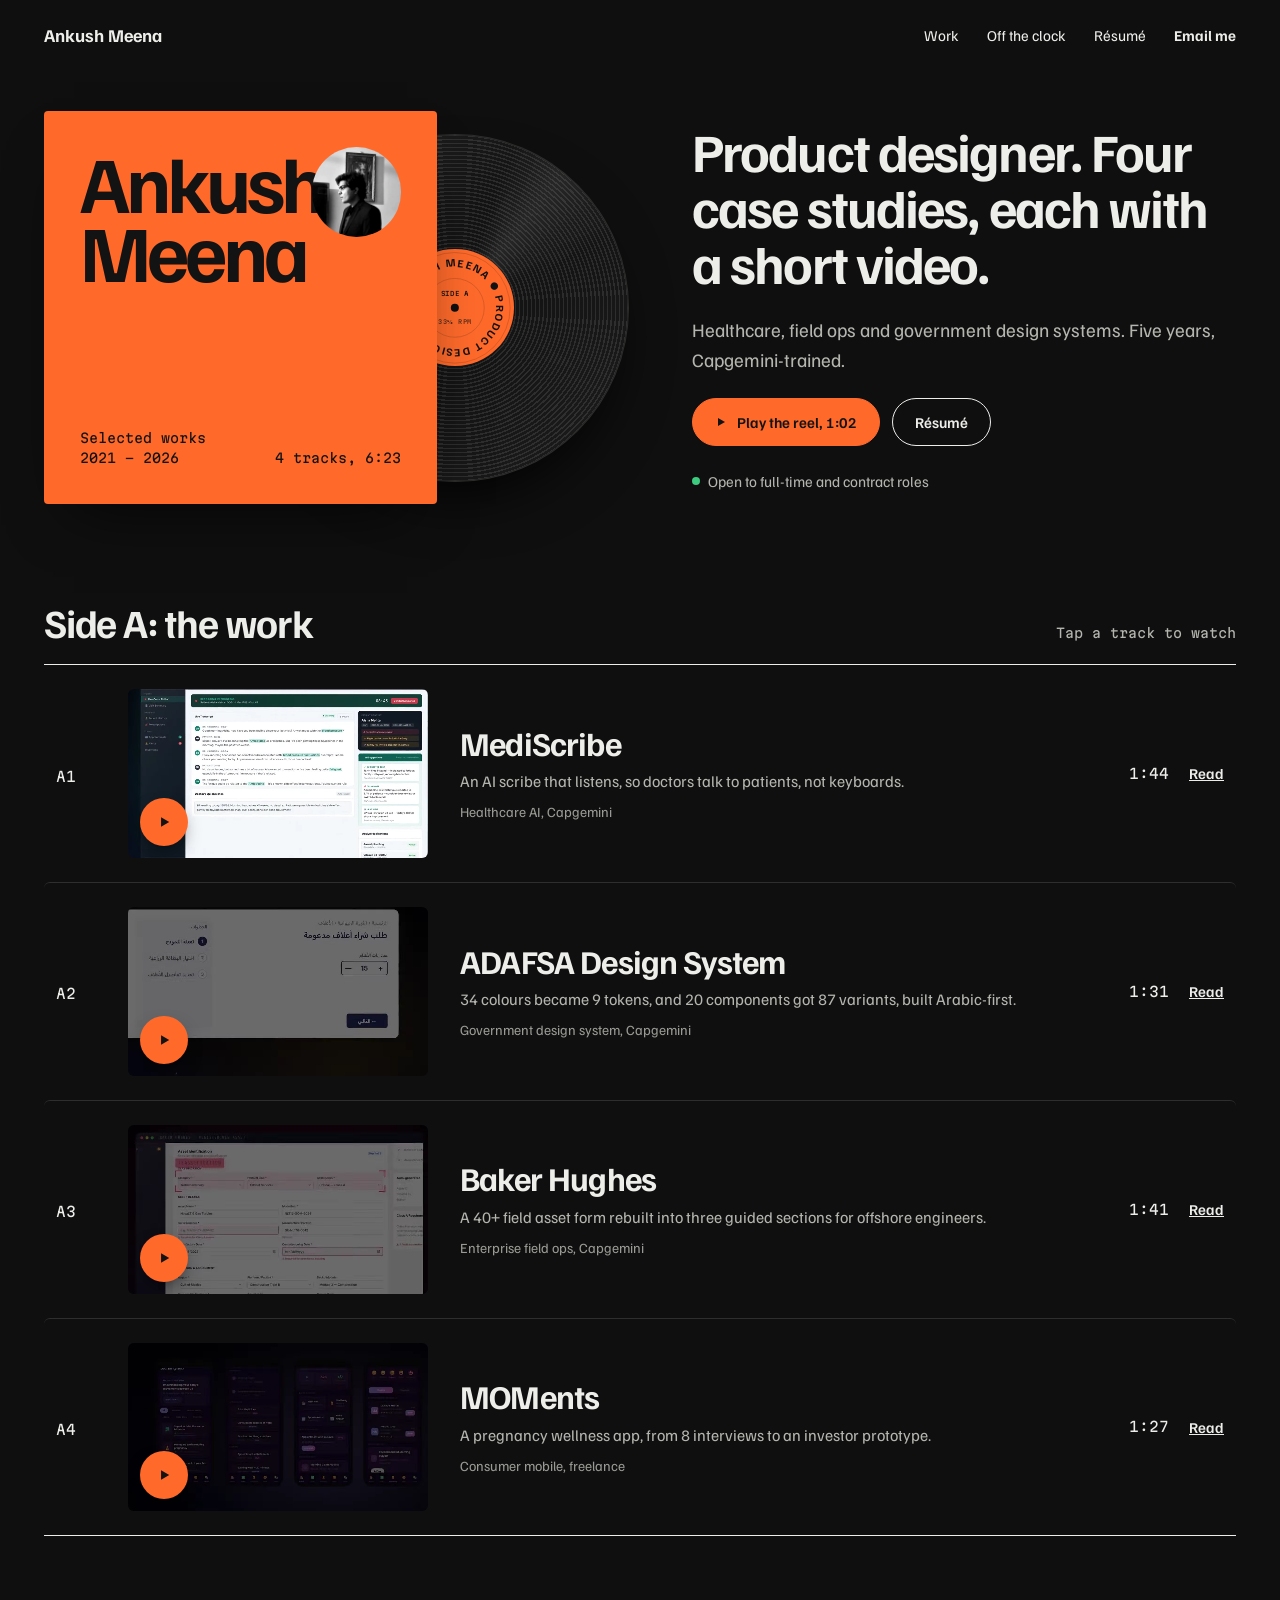
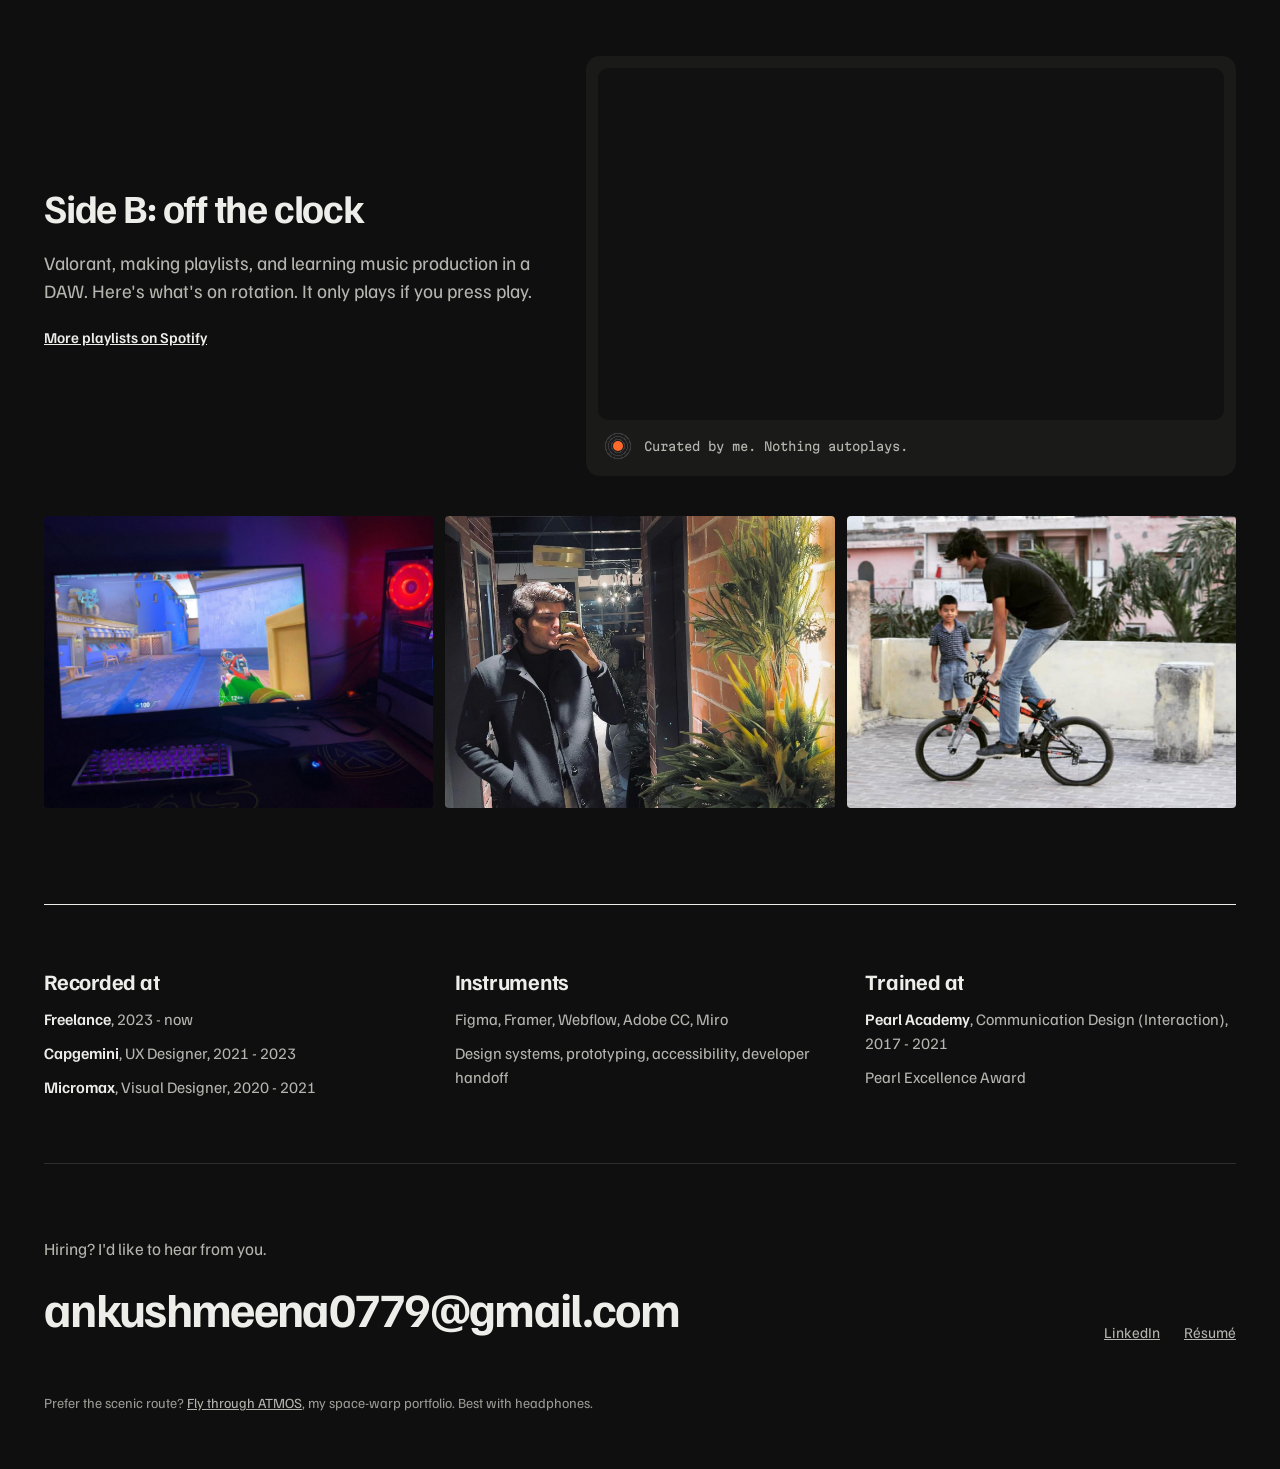
==== commit 87744524: "Phone hero: keep the sleeve photo circular and show more of the spinning vinyl Co-Authored-By: Claud" ====
--- a/index.html
+++ b/index.html
@@ -67,7 +67,7 @@
 .sleeve{position:relative;aspect-ratio:1/1;background:var(--accent);color:var(--on-accent);border-radius:4px;padding:clamp(20px,4vw,36px);display:flex;flex-direction:column;justify-content:space-between;box-shadow:0 30px 60px -30px rgba(0,0,0,.8)}
 .sleeve-top{display:flex;justify-content:space-between;align-items:flex-start;gap:16px}
 .sleeve-name{min-width:0;font-size:clamp(46px,6.6vw,80px);line-height:.86;letter-spacing:-.05em;font-weight:700}
-.sleeve img{flex:none;width:clamp(60px,7vw,96px);aspect-ratio:1/1;border-radius:50%;object-fit:cover;filter:grayscale(1) contrast(1.1)}
+.sleeve img{flex:none;width:clamp(56px,7vw,96px);height:auto;aspect-ratio:1/1;border-radius:50%;object-fit:cover;filter:grayscale(1) contrast(1.1)}
 .sleeve-foot{display:flex;justify-content:space-between;align-items:flex-end;gap:16px;font-family:var(--mono);font-size:13px;line-height:1.5}
 .hero-copy{flex:1 1 400px;min-width:0;display:flex;flex-direction:column;gap:24px}
 .hero h1{margin:0;font-size:clamp(36px,4.4vw,54px);line-height:1.04;letter-spacing:-.035em;font-weight:700}
@@ -193,7 +193,10 @@
 @media (max-width:640px){
   .wrap{padding:0 16px}
   .hero{padding:24px 0 56px;gap:40px}
-  .sleeve-wrap{flex-basis:100%}
+  .sleeve-wrap{flex-basis:100%;padding-right:34%}
+  .sleeve-name{font-size:clamp(34px,11vw,46px)}
+  .sleeve-foot{font-size:11px}
+  .vinyl{top:4%;bottom:4%}
   .photos{grid-template-columns:1fr 1fr}
   .photos img:last-child{display:none}
   .player iframe{height:380px}
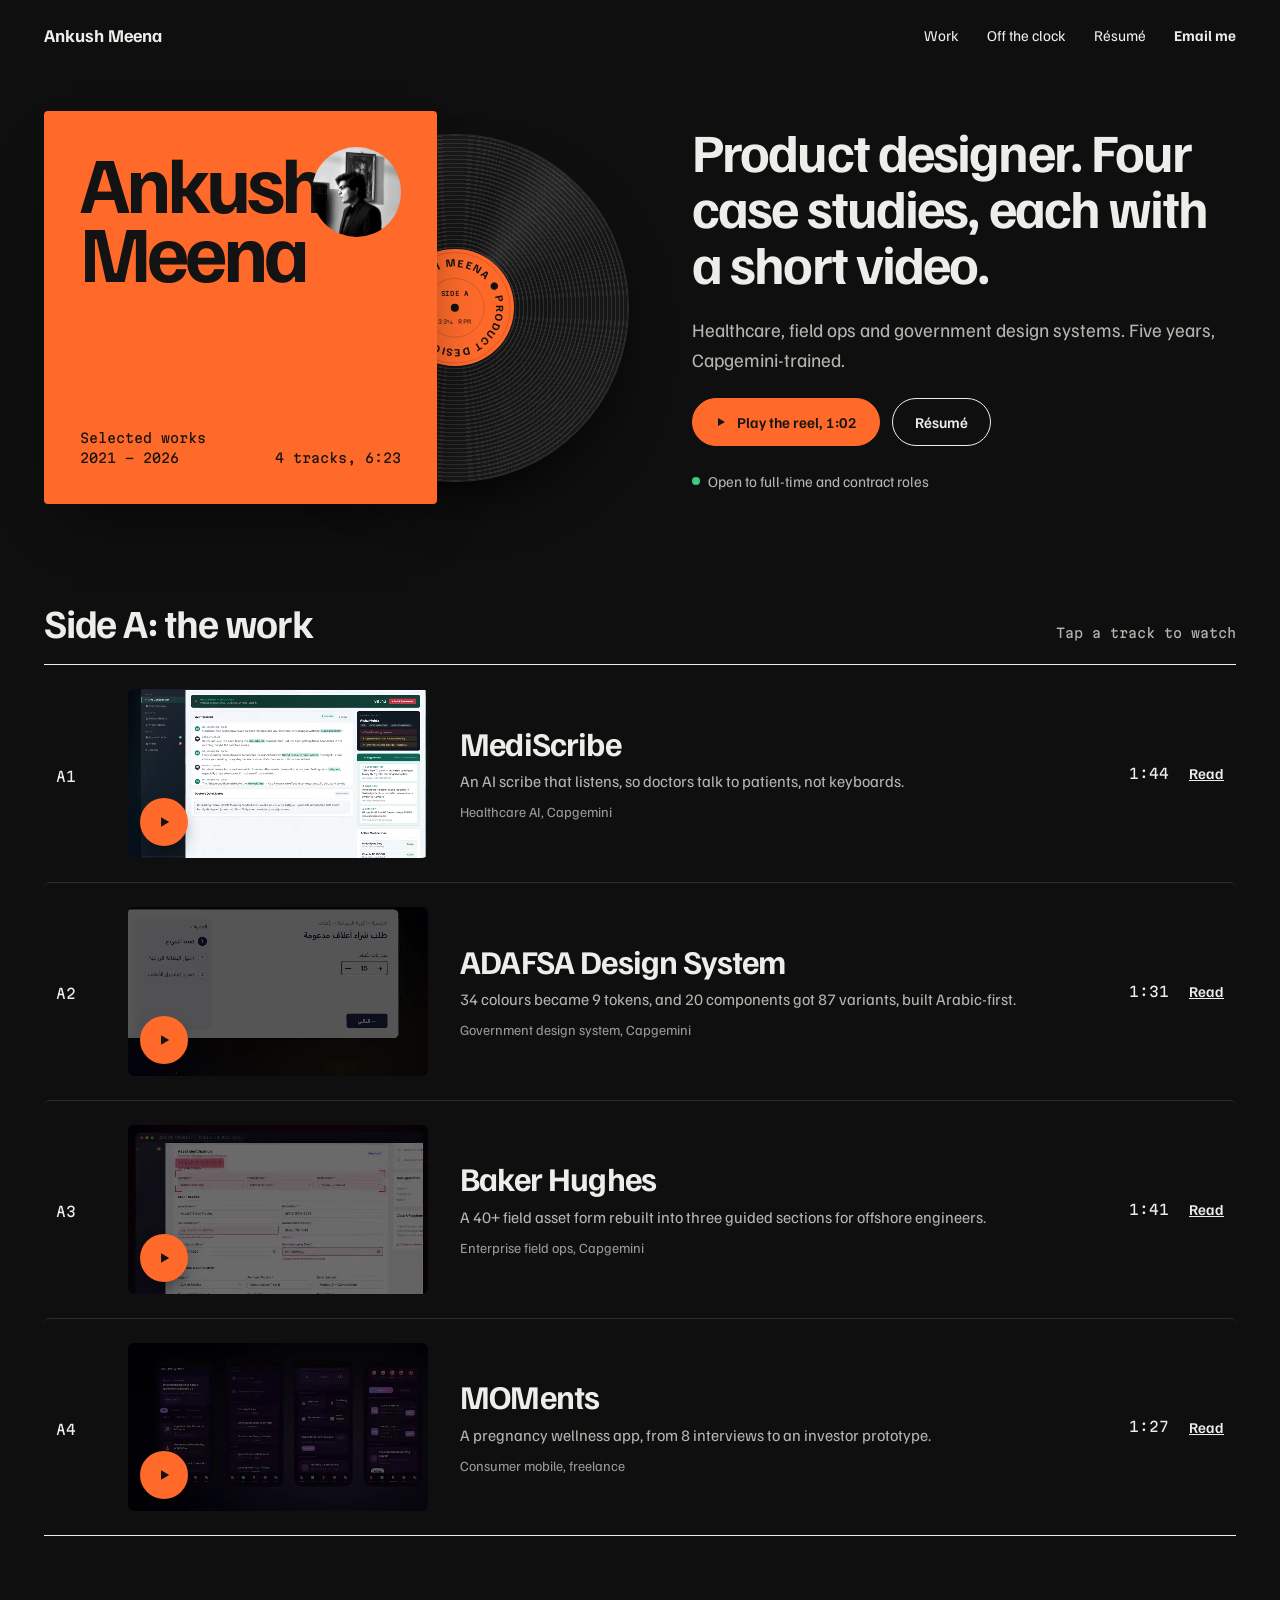
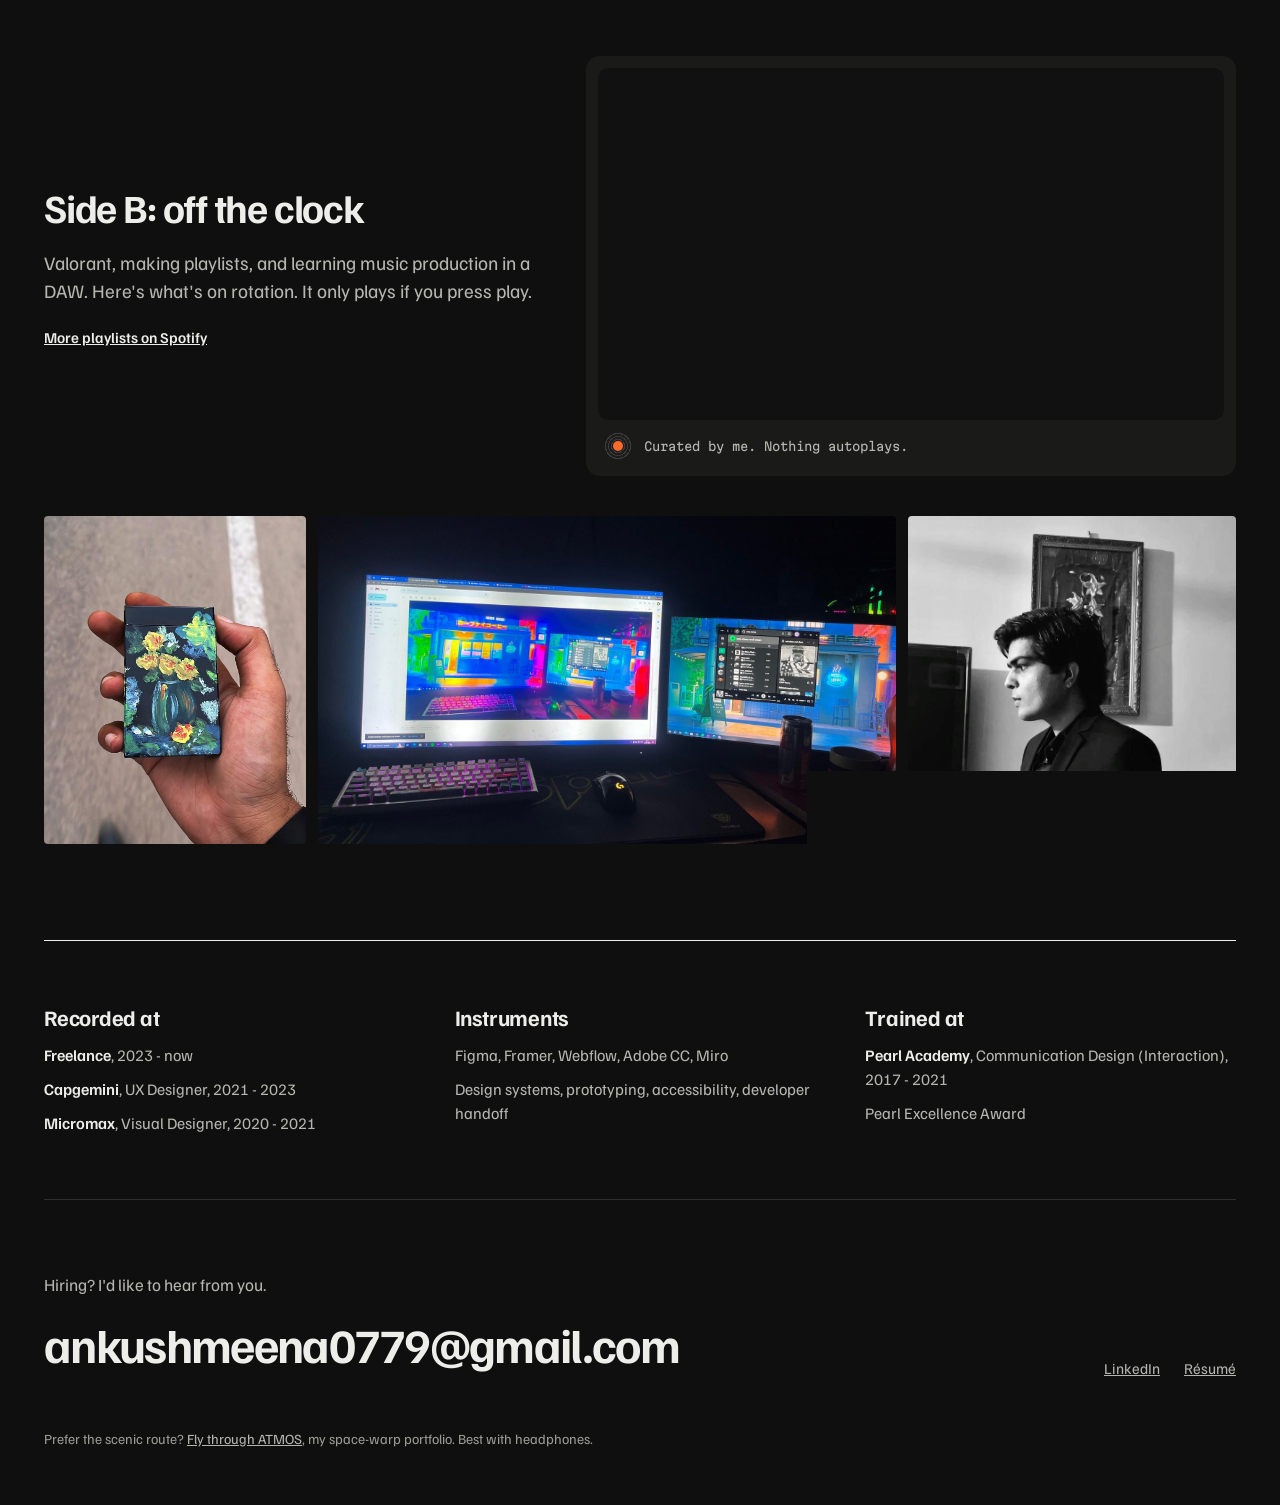
==== commit 806ee055: "Off the clock: replace photos with the painting, desk setup and portrait Co-Authored-By: Claude Opus" ====
--- a/index.html
+++ b/index.html
@@ -125,8 +125,11 @@
 .player-note{display:flex;align-items:center;gap:12px;padding:12px 6px 4px;font-family:var(--mono);font-size:12px;color:var(--muted)}
 .mini{width:28px;height:28px;flex:none;border-radius:50%;background:repeating-radial-gradient(circle at center,#3A3A3A 0 1px,#1D1D1D 1px 3px);display:flex;align-items:center;justify-content:center}
 .mini::after{content:"";width:10px;height:10px;border-radius:50%;background:var(--accent)}
-.photos{display:grid;grid-template-columns:repeat(3,minmax(0,1fr));gap:12px}
-.photos img{width:100%;aspect-ratio:4/3;object-fit:cover;border-radius:4px}
+.photos{display:flex;gap:12px;align-items:flex-start}
+.photos img{min-width:0;width:100%;height:auto;object-fit:cover;border-radius:4px}
+.photos .p-paint{flex:.8 1 0;aspect-ratio:4/5}
+.photos .p-desk{flex:1.762 1 0;aspect-ratio:1600/908}
+.photos .p-port{flex:1 1 0;aspect-ratio:1/1}
 
 /* credits */
 .credits{padding:64px 0;border-top:1.5px solid var(--line-strong);display:grid;grid-template-columns:repeat(auto-fit,minmax(min(100%,260px),1fr));gap:40px}
@@ -197,8 +200,10 @@
   .sleeve-name{font-size:clamp(34px,11vw,46px)}
   .sleeve-foot{font-size:11px}
   .vinyl{top:4%;bottom:4%}
-  .photos{grid-template-columns:1fr 1fr}
-  .photos img:last-child{display:none}
+  .photos{flex-wrap:wrap}
+  .photos .p-desk{order:-1;flex-basis:100%}
+  .photos .p-paint{flex:.8 1 0}
+  .photos .p-port{flex:1 1 0}
   .player iframe{height:380px}
   .dlg-title .mono{display:none}
 }
@@ -325,9 +330,9 @@
     </div>
   </div>
   <div class="photos">
-    <img class="reveal" src="images/me-2.jpg" alt="My gaming desk setup" loading="lazy">
-    <img class="reveal" src="images/me-4.jpg" alt="Me at night in a black coat" loading="lazy">
-    <img class="reveal" src="images/me-3.jpg" alt="Me riding a BMX bike" loading="lazy">
+    <img class="reveal p-paint" src="images/off-painting.jpg" alt="A small painting of yellow roses in a blue vase, done on a card box, held in my hand" width="1000" height="1250" loading="lazy">
+    <img class="reveal p-desk" src="images/off-desk.jpg" alt="My desk setup at night: two monitors, a lit keyboard and a lo-fi café wallpaper" width="1600" height="908" loading="lazy">
+    <img class="reveal p-port" src="images/off-portrait.jpg" alt="Black and white portrait of me in profile" width="736" height="736" loading="lazy">
   </div>
 </section>
 
